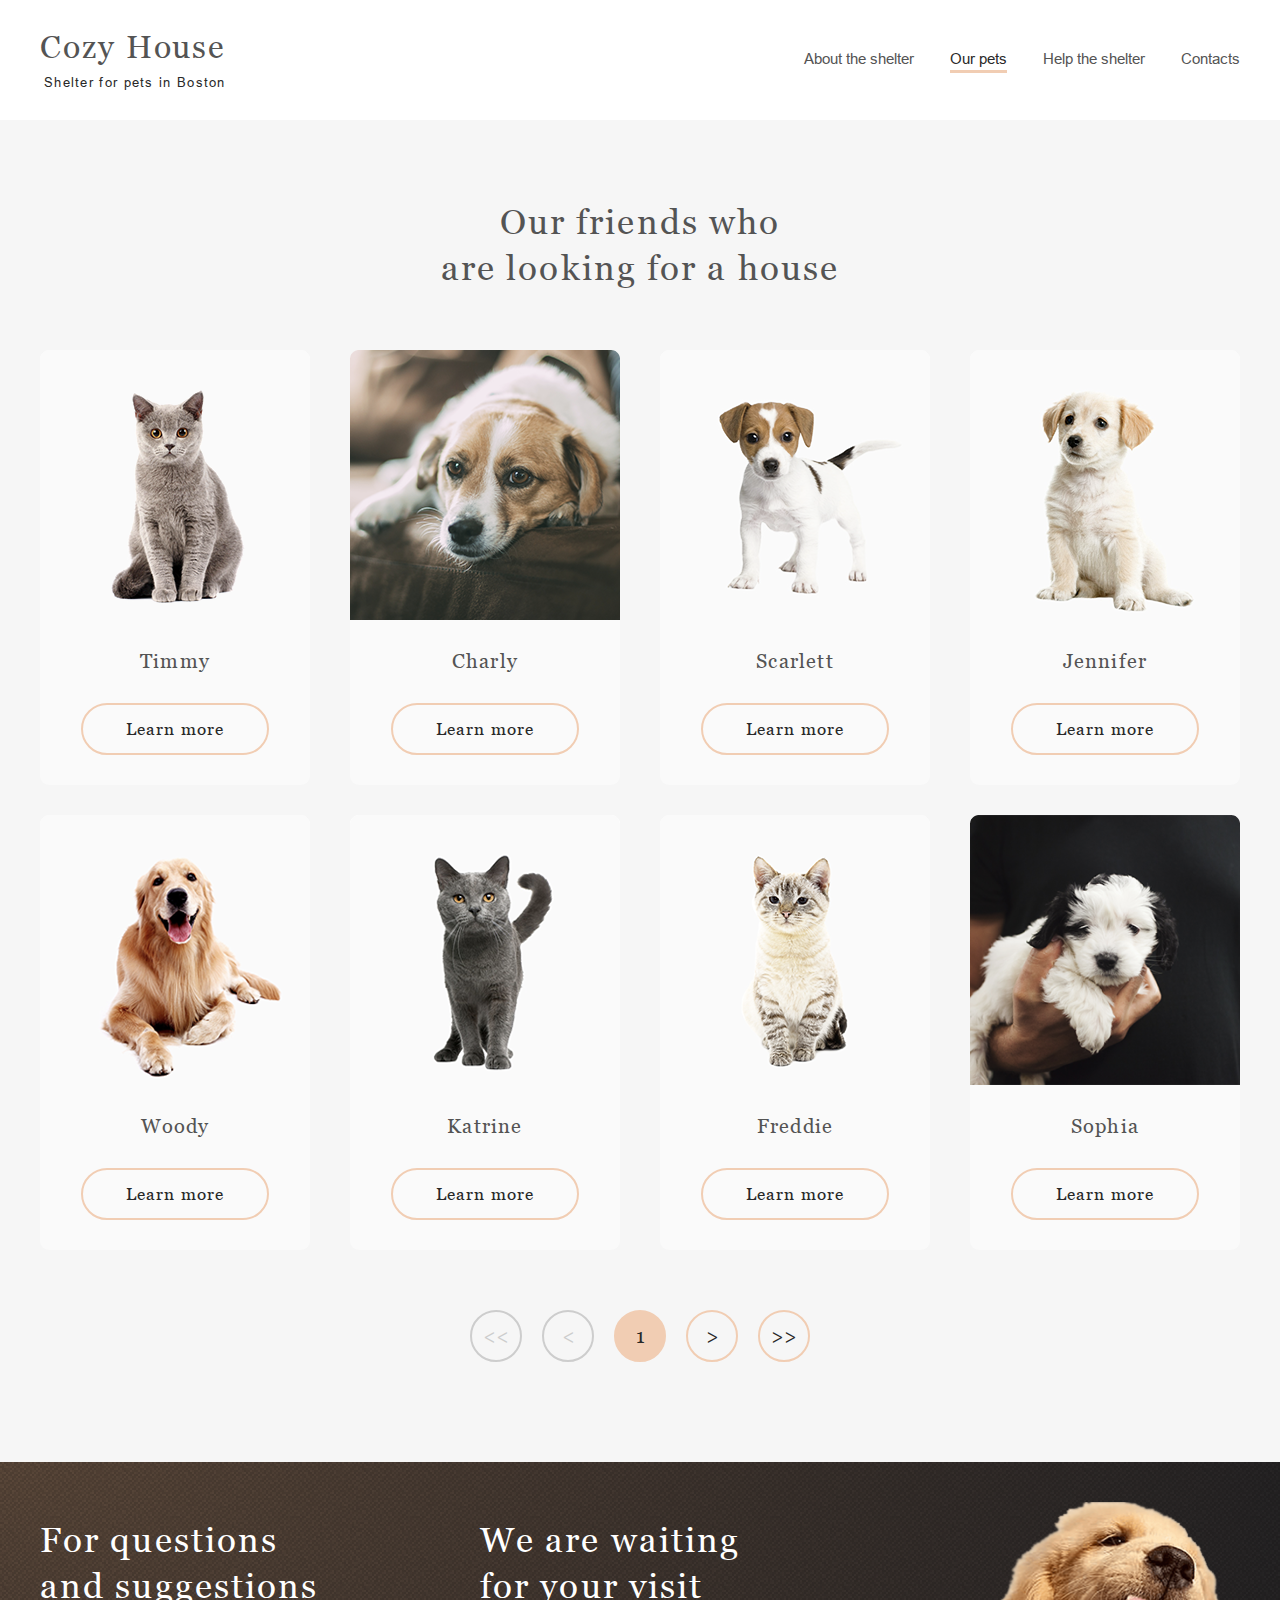
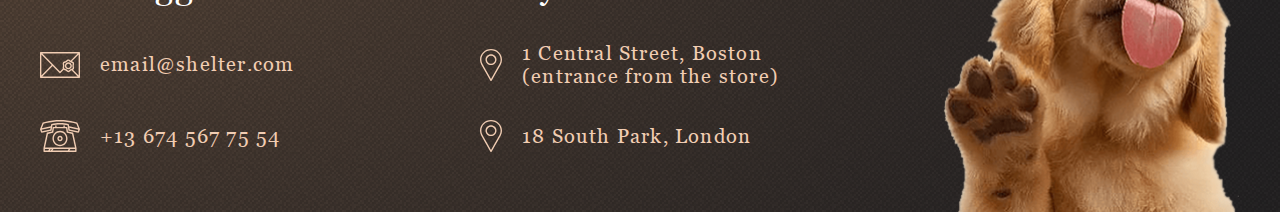
==== shelter/pages/pets/index.html @ 9628b6a3 "test webpack" ====
<!DOCTYPE html>
<html lang="en">
<head>
    <meta charset="UTF-8">
    <meta http-equiv="X-UA-Compatible" content="IE=edge">
    <meta name="viewport" content="width=device-width, initial-scale=1.0">
    <link rel="icon" href="../../img/34a8245e988a551acd3b.svg">
    <title>Pest</title>
<link href="../../pages/pets/pets.css" rel="stylesheet"></head>
<body>
    <div class="wrapper">
        <header class="header">
            <div class="header__container container">
                <div class="header__logo logo">
                    <a class="logo__title" href="../main/index.html"><h1>Cozy House</h1></a>
                    <p class="logo__text">Shelter for pets in Boston</p>
                </div>
                <nav class="menu__body">
                    <ul  class="menu__list">
                        <li class="menu__item"><a class="menu__link" href="../main/index.html">About the shelter</a></li>
                    </ul>
                    <ul  class="menu__list">
                        <li class="menu__item menu__item_active"><a class="menu__link menu__link_active" href="" data-goto=".pets">Our pets</a></li>
                    </ul>
                    <ul  class="menu__list">
                        <li class="menu__item"><a class="menu__link" href="../main/index.html#help">Help the shelter</a></li>
                    </ul>
                    <ul  class="menu__list">
                        <li class="menu__item"><a class="menu__link" href="" data-goto=".footer">Contacts</a></li>
                    </ul>
                </nav>
                <button type="button" class="menu__icon icon-menu"><span></span></button>
            </div>
        </header>
        <main class="main">
            <section class="pets" id="pets">
                <div class="pets__container container">
                    <h3 class="pets__title page-title">Our friends who </br>are looking for a house</h3>
                    <div class="pets__slider slider-pets">
                        <div class="slider-pets__colums">

                        </div>
                    </div>
                    <div class="pets__navigation navigation">
                        <button class="navigation__button data-disabled last-left">&lt;&lt;</button>
                        <button class="navigation__button data-disabled first-left">&lt;</button>
                        <button class="navigation__button navigation__button_active">1</button>
                        <button class="navigation__button data-active first-right">&GT;</button>
                        <button class="navigation__button data-active last-right">&GT;&GT;</button>
                    </div>
                </div> 
            </section>
        </main>
        <footer class="footer" id="footer">
            <div class="footer__container container">
                <div class="footer__colums">
                    <div class="footer__colum footer-firs">
                        <h2 class="footer-firs__title">For questions and suggestions</h2>
                        <a class="footer-firs__link" href="mailto:email@shelter.com" >
                            <img src="../../img/ed33c30e94f6a2b4e039.svg" alt="">
                            <h4>email@shelter.com</h4>
                        </a>
                        <a class="footer-firs__link" href="tel:+136745677554" >
                            <img src="../../img/7ccd27521c6ac31851c3.svg" alt="">
                            <h4>+13 674 567 75 54</h4>
                        </a>
                    </div>
                    <div class="footer__colum footer-second">
                        <h2 class="footer-second__title">We are waiting for your visit</h2>
                        <a class="footer-second__link" target="_blank" href="https://www.google.com/maps/place/1+Central+St,+Boston,+MA+02109,+%D0%A1%D0%A8%D0%90/@42.3585558,-71.056915,17z/data=!3m1!4b1!4m5!3m4!1s0x89e370868bc2ce7b:0x82fa7db94f5fea9e!8m2!3d42.3585519!4d-71.0547263!5m1!1e1?hl=ru-RU" >
                            <img src="../../img/40f188612ed0886f7707.svg" alt="">
                            <h4>1 Central Street, Boston (entrance from the store)</h4>
                        </a>
                        <a class="footer-second__link" target="_blank" href="https://www.google.com/maps/search/18+South+Park,+London/@51.4647831,-0.2502263,12z/data=!3m1!4b1!5m1!1e1?hl=ru-RU" >
                            <img src="../../img/40f188612ed0886f7707.svg" alt="">
                            <h4>18 South Park, London</h4>
                        </a>
                    </div>
                    <div class="footer__colum img-footer">
                        <img src="../../img/1ff9857c2cc1fabbb2b1.png" alt="">
                    </div>
                </div>
            </div>
        </footer>
    </div>
    <div id="popup" aria-hidden="true" class="popup">
        <div class="popup__wrapper">
            <div class="popup__content">
                <button data-close type="button" class="popup__close close-popup"><span></span></button>
                <div class="popup__body body-popup">
                    <div class="body-popup__img">
                        <img src="../../img/61c5e75926d2713cc736.png" alt="jennifer">
                    </div>
                    <div class="body-popup__content">
                        <h3 class="body-popup__title">Jennifer</h3>
                        <h4 class="body-popup__sybtitle">Dog - Labrador</h4>
                        <p class="body-popup__text">Jennifer is a sweet 2 months old Labrador that is patiently waiting to find a new forever home. This girl really enjoys being able to go outside to run and play, but won't hesitate to play up a storm in the house if she has all of her favorite toys.</p>
                        <ul class="body-popup__list">
                            <li class="body-popup__item"><span>Age: </span><p>2 months</p></li>
                            <li class="body-popup__item"><span>Inoculations: </span><p>none</p></li>
                            <li class="body-popup__item"><span>Diseases: </span><p>none</p></li>
                            <li class="body-popup__item"><span>Parasites: </span><p>none</p></li>
                        </ul>
                    </div>
                </div>
            </div>
        </div>
    </div>
    <div class="backgroung"></div>
<script defer src="../../pages/pets/pets.js"></script></body>
</html>
---- shelter/pages/pets/pets.css ----
/*!******************************************************************************************************************************************************************!*\
  !*** css ./node_modules/css-loader/dist/cjs.js!./node_modules/postcss-loader/dist/cjs.js!./node_modules/sass-loader/dist/cjs.js!./src/pages/pets/sass/pets.scss ***!
  \******************************************************************************************************************************************************************/
/*! normalize.css v8.0.1 | MIT License | github.com/necolas/normalize.css */
/* Document
   ========================================================================== */
/**
 * 1. Correct the line height in all browsers.
 * 2. Prevent adjustments of font size after orientation changes in iOS.
 */
html {
  line-height: 1.15;
  /* 1 */
  -webkit-text-size-adjust: 100%;
  /* 2 */
}

/* Sections
========================================================================== */
ul {
  display: block;
  list-style-type: disc;
  margin-block-start: 0px;
  margin-block-end: 0px;
  margin-inline-start: 0px;
  margin-inline-end: 0px;
  padding-inline-start: 0px;
}

p {
  display: block;
  margin-block-start: 0;
  margin-block-end: 0;
  margin-inline-start: 0px;
  margin-inline-end: 0px;
}

/**
 * Remove the margin in all browsers.
 */
body {
  margin: 0;
}

/**
 * Render the `main` element consistently in IE.
 */
main {
  display: block;
}

/**
 * Correct the font size and margin on `h1` elements within `section` and
 * `article` contexts in Chrome, Firefox, and Safari.
 */
h1, h2, h3, h4, h5, h6 {
  font-size: 0px;
  margin: 0 0;
}

/* Grouping content
========================================================================== */
/**
 * 1. Add the correct box sizing in Firefox.
 * 2. Show the overflow in Edge and IE.
 */
hr {
  box-sizing: content-box;
  /* 1 */
  height: 0;
  /* 1 */
  overflow: visible;
  /* 2 */
}

/**
 * 1. Correct the inheritance and scaling of font size in all browsers.
 * 2. Correct the odd `em` font sizing in all browsers.
 */
pre {
  font-family: monospace, monospace;
  /* 1 */
  font-size: 1em;
  /* 2 */
}

/* Text-level semantics
========================================================================== */
/**
 * Remove the gray background on active links in IE 10.
 */
a {
  background-color: transparent;
}

/**
 * 1. Remove the bottom border in Chrome 57-
 * 2. Add the correct text decoration in Chrome, Edge, IE, Opera, and Safari.
 */
abbr[title] {
  border-bottom: none;
  /* 1 */
  text-decoration: underline;
  /* 2 */
  text-decoration: underline dotted;
  /* 2 */
}

/**
 * Add the correct font weight in Chrome, Edge, and Safari.
 */
b,
strong {
  font-weight: bolder;
}

/**
 * 1. Correct the inheritance and scaling of font size in all browsers.
 * 2. Correct the odd `em` font sizing in all browsers.
 */
code,
kbd,
samp {
  font-family: monospace, monospace;
  /* 1 */
  font-size: 1em;
  /* 2 */
}

/**
 * Add the correct font size in all browsers.
 */
small {
  font-size: 80%;
}

/**
 * Prevent `sub` and `sup` elements from affecting the line height in
 * all browsers.
 */
sub,
sup {
  font-size: 75%;
  line-height: 0;
  position: relative;
  vertical-align: baseline;
}

sub {
  bottom: -0.25em;
}

sup {
  top: -0.5em;
}

/* Embedded content
========================================================================== */
/**
 * Remove the border on images inside links in IE 10.
 */
img {
  border-style: none;
}

/* Forms
========================================================================== */
/**
 * 1. Change the font styles in all browsers.
 * 2. Remove the margin in Firefox and Safari.
 */
button,
input,
optgroup,
select,
textarea {
  font-family: inherit;
  /* 1 */
  font-size: 100%;
  /* 1 */
  line-height: 1.15;
  /* 1 */
  margin: 0;
  /* 2 */
}

button {
  cursor: pointer;
  color: inherit;
  background-color: inherit;
}

/**
 * Show the overflow in IE.
 * 1. Show the overflow in Edge.
 */
button,
input {
  /* 1 */
  overflow: visible;
}

/**
 * Remove the inheritance of text transform in Edge, Firefox, and IE.
 * 1. Remove the inheritance of text transform in Firefox.
 */
button,
select {
  /* 1 */
  text-transform: none;
  border: 0;
}

/**
 * Correct the inability to style clickable types in iOS and Safari.
 */
button,
[type=button],
[type=reset],
[type=submit] {
  -webkit-appearance: button;
}

/**
 * Remove the inner border and padding in Firefox.
 */
button::-moz-focus-inner,
[type=button]::-moz-focus-inner,
[type=reset]::-moz-focus-inner,
[type=submit]::-moz-focus-inner {
  border-style: none;
  padding: 0;
}

/**
 * Restore the focus styles unset by the previous rule.
 */
button:-moz-focusring,
[type=button]:-moz-focusring,
[type=reset]:-moz-focusring,
[type=submit]:-moz-focusring {
  outline: 1px dotted ButtonText;
}

/**
 * Correct the padding in Firefox.
 */
fieldset {
  padding: 0.35em 0.75em 0.625em;
}

/**
 * 1. Correct the text wrapping in Edge and IE.
 * 2. Correct the color inheritance from `fieldset` elements in IE.
 * 3. Remove the padding so developers are not caught out when they zero out
 *    `fieldset` elements in all browsers.
 */
legend {
  box-sizing: border-box;
  /* 1 */
  color: inherit;
  /* 2 */
  display: table;
  /* 1 */
  max-width: 100%;
  /* 1 */
  padding: 0;
  /* 3 */
  white-space: normal;
  /* 1 */
}

/**
 * Add the correct vertical alignment in Chrome, Firefox, and Opera.
 */
progress {
  vertical-align: baseline;
}

/**
 * Remove the default vertical scrollbar in IE 10+.
 */
textarea {
  overflow: auto;
}

/**
 * 1. Add the correct box sizing in IE 10.
 * 2. Remove the padding in IE 10.
 */
[type=checkbox],
[type=radio] {
  box-sizing: border-box;
  /* 1 */
  padding: 0;
  /* 2 */
}

/**
 * Correct the cursor style of increment and decrement buttons in Chrome.
 */
[type=number]::-webkit-inner-spin-button,
[type=number]::-webkit-outer-spin-button {
  height: auto;
}

/**
 * 1. Correct the odd appearance in Chrome and Safari.
 * 2. Correct the outline style in Safari.
 */
[type=search] {
  -webkit-appearance: textfield;
  /* 1 */
  outline-offset: -2px;
  /* 2 */
}

/**
 * Remove the inner padding in Chrome and Safari on macOS.
 */
[type=search]::-webkit-search-decoration {
  -webkit-appearance: none;
}

/**
 * 1. Correct the inability to style clickable types in iOS and Safari.
 * 2. Change font properties to `inherit` in Safari.
 */
::-webkit-file-upload-button {
  -webkit-appearance: button;
  /* 1 */
  font: inherit;
  /* 2 */
}

/* Interactive
========================================================================== */
/*
 * Add the correct display in Edge, IE 10+, and Firefox.
 */
details {
  display: block;
}

/*
 * Add the correct display in all browsers.
 */
summary {
  display: list-item;
}

/* Misc
========================================================================== */
/**
 * Add the correct display in IE 10+.
 */
template {
  display: none;
}

/**
 * Add the correct display in IE 10.
 */
[hidden] {
  display: none;
}

@font-face {
  font-family: "Arial";
  src: local("Arial Regular"), local("Arial-Regular"), url(../../fonts/2f06d009f5f28857ce09.woff2) format("woff2"), url(../../fonts/e4af816a9a4fe4df98eb.woff) format("woff"), url(../../fonts/5afb1f7c7464ace62524.ttf) format("truetype");
  font-weight: 400;
  font-style: normal;
}
@font-face {
  font-family: "Arial";
  src: local("Arial Italic"), local("Arial-Italic"), url(../../fonts/fc505c00e9ae9823e54a.woff2) format("woff2"), url(../../fonts/b71749c3626e0acac72b.woff) format("woff"), url(../../fonts/d7b1c16f408c9ffcf01d.ttf) format("truetype");
  font-weight: normal;
  font-style: italic;
}
@font-face {
  font-family: "Georgia";
  src: local("Georgia Regular"), local("Georgia-Regular"), url(../../fonts/3c750001db0a6c17eb0a.woff2) format("woff2"), url(../../fonts/4fa6bec13ea201f703e2.woff) format("woff"), url(../../fonts/ded2a9c8c07345446ad5.ttf) format("truetype");
  font-weight: 400;
  font-style: normal;
}
@font-face {
  font-family: "Georgia";
  src: local("Georgia Italic"), local("Georgia-Italic"), url(../../fonts/bb22f0b6927ca6c386e9.woff2) format("woff2"), url(../../fonts/fee026271435620d9c7c.woff) format("woff"), url(../../fonts/123ecf3294092cc52ce7.ttf) format("truetype");
  font-weight: normal;
  font-style: italic;
}
@font-face {
  font-family: "Georgia";
  src: local("Georgia Bold"), local("Georgia-Bold"), url(../../fonts/3fc24d368e768700b0a5.woff2) format("woff2"), url(../../fonts/c6fe2d5538b8df715e24.woff) format("woff"), url(../../fonts/86db03e716019226d790.ttf) format("truetype");
  font-weight: 700;
  font-style: normal;
}
.popup {
  position: fixed;
  z-index: 100;
  width: 100%;
  height: 100%;
  background-color: rgba(41, 41, 41, 0.6);
  top: 0;
  left: 0;
  opacity: 0;
  visibility: hidden;
  transition: all ease 0.3s;
  cursor: pointer;
}
.popup.open {
  opacity: 1;
  visibility: visible;
}
.popup.open:hover .popup__close {
  background-color: #FDDCC4;
}
.popup__wrapper {
  min-height: 100%;
  display: flex;
  align-items: center;
  justify-content: center;
  padding: 30px 68px;
}
@media (max-width: 767.98px) {
  .popup__wrapper {
    padding: 30px 40px;
  }
}
.popup__content {
  cursor: default;
  background-color: #FAFAFA;
  max-width: 900px;
  border-radius: 9px;
  position: relative;
  transition: all 0.3s ease;
  opacity: 0;
  transform: translate(0px, -100%);
}
.popup__content.open {
  transform: translate(0px, 0px);
  opacity: 1;
}
.popup__content.open:hover .popup__close {
  background: rgba(41, 41, 41, 0);
}
.popup__content.open:hover .popup__close:hover {
  background-color: #FDDCC4;
}
@media (max-width: 767.98px) {
  .popup__content {
    max-width: 240px;
  }
}
.popup__close {
  border: 2px solid #F1CDB3;
  border-radius: 100px;
  position: absolute;
  right: -42px;
  top: -51px;
  width: 5.2rem;
  height: 5.2rem;
  background: rgba(41, 41, 41, 0);
  transition: all linear 0.2s;
  cursor: pointer;
}
.popup__close span, .popup__close::before {
  background-color: #292929;
  width: 1.5rem;
  height: 2px;
  content: "";
  position: absolute;
  right: 36%;
}
.popup__close::before {
  top: 50%;
  transform: rotate(-45deg);
}
.popup__close span {
  top: 50%;
  transform: rotate(45deg);
}
@media (max-width: 767.98px) {
  .popup__close {
    right: -30px;
    top: -52px;
  }
}
.popup__body {
  display: flex;
  justify-content: space-between;
  align-items: center;
}
@media (max-width: 767.98px) {
  .popup__body {
    display: inline;
  }
}

.body-popup__img {
  flex: 0 0 55.5%;
}
.body-popup__img img {
  vertical-align: top;
  width: 100%;
  border-radius: 9px 0px 0px 9px;
}
@media (max-width: 767.98px) {
  .body-popup__img {
    display: none;
  }
}
.body-popup__content {
  flex: 0 1 41%;
  margin: 0px 15px 43px 30px;
}
@media (max-width: 991.98px) {
  .body-popup__content {
    margin: 10px 10px 37px 9px;
  }
}
@media (max-width: 767.98px) {
  .body-popup__content {
    margin: 10px 10px 10px 10px;
  }
}
.body-popup__title {
  font-size: 3.5rem;
  line-height: 130%;
  letter-spacing: 0.06em;
  margin: 0px 0px 10px 0px;
  color: black;
}
@media (max-width: 767.98px) {
  .body-popup__title {
    text-align: center;
  }
}
.body-popup__sybtitle {
  font-size: 2rem;
  line-height: 115%;
  letter-spacing: 0.06em;
  margin: 0px 0px 40px 0px;
  color: black;
}
@media (max-width: 991.98px) {
  .body-popup__sybtitle {
    margin: 0px 0px 20px 0px;
  }
}
@media (max-width: 767.98px) {
  .body-popup__sybtitle {
    text-align: center;
  }
}
.body-popup__text {
  font-size: 1.5rem;
  line-height: 110%;
  letter-spacing: 0.06em;
  margin: 0px 0px 40px 0px;
  padding: 0 5px 0 0;
  color: black;
}
@media (max-width: 991.98px) {
  .body-popup__text {
    margin: 0px 0px 20px 0px;
    font-size: 1.3rem;
    padding: 0px;
  }
}
@media (max-width: 767.98px) {
  .body-popup__text {
    text-align: justify;
    margin: 0px 0px 24px 0px;
    padding: 0px;
  }
}
.body-popup__list {
  padding: 0px 0px 0px 15px;
  font-size: 1.5rem;
  line-height: 110%;
  letter-spacing: 0.06em;
  color: black;
}
.body-popup__item {
  font-weight: 400;
  margin: 0px 0px 10px 0px;
}
.body-popup__item span {
  font-weight: 700;
}
.body-popup__item p {
  display: inline;
}
.body-popup__item:last-child {
  margin: 0px 0px 0px 0px;
}
@media (max-width: 991.98px) {
  .body-popup__item {
    margin: 0px 0px 6px 0px;
  }
}
.body-popup__item::marker {
  color: #F1CDB3;
}

.backgroung {
  position: fixed;
  z-index: 10;
  width: 100%;
  height: 100%;
  background-color: rgba(41, 41, 41, 0.6);
  top: 0;
  left: 0;
  opacity: 0;
  visibility: hidden;
  transition: all ease 0.3s;
}
.backgroung.open {
  opacity: 1;
  visibility: visible;
}

html {
  font-size: 10px;
  scroll-behavior: smooth;
}

body {
  font-size: 1.6rem;
  font-family: "Georgia";
}

h1 {
  font-style: normal;
  font-weight: 400;
  font-size: 3.2rem;
  line-height: 110%;
  /* or 35px */
  letter-spacing: 0.06em;
}

h2 {
  font-style: normal;
  font-weight: 400;
  font-size: 4.4rem;
  line-height: 130%;
  /* or 57px */
}

h3 {
  font-style: normal;
  font-weight: 400;
  font-size: 3.5rem;
  line-height: 130%;
  /* or 45px */
  letter-spacing: 0.06em;
}

h4 {
  font-style: normal;
  font-weight: 400;
  font-size: 2rem;
  line-height: 115%;
  /* or 23px */
  letter-spacing: 0.06em;
}

.p {
  font-family: "Arial";
  font-style: normal;
  font-weight: 400;
  font-size: 1.5rem;
  line-height: 160%;
  /* or 24px */
}

.wrapper {
  min-height: 100%;
  display: flex;
  flex-direction: column;
  overflow: hidden;
}

.container {
  max-width: 1200px;
  padding: 0px 40px;
  margin: 0 auto;
}
@media (max-width: 991.98px) {
  .container {
    padding: 0px 30px;
  }
}
@media (max-width: 767.98px) {
  .container {
    padding: 0px 10px;
  }
}

body._lock {
  overflow: hidden;
}

.header {
  position: fixed;
  width: 100%;
  top: 0;
  left: 0;
  z-index: 50;
  background-color: #FFFFFF;
  padding: 30px 0;
  transition: background-color 0.2 linear;
}
.header._delete {
  background-color: rgba(41, 41, 41, 0.01);
}
.header__container {
  display: flex;
  min-height: 60px;
  align-items: center;
  justify-content: space-between;
}
@media (max-width: 767.98px) {
  .header__logo._active {
    position: fixed;
    top: 0;
    right: -100%;
    z-index: 55;
    transition: padding-right 0.29s linear 0s;
  }
}
@media (max-width: 767.98px) {
  .header__logo._active {
    right: 0%;
    padding-right: 126px;
    padding-top: 30px;
  }
}

.logo__title {
  color: #545454;
  text-decoration: none;
}
.logo__title h1 {
  margin: 0px 0px 10px 0px;
}
.logo__text {
  padding: 0px 0px 0px 4px;
  font-family: "Arial";
  font-weight: 400;
  font-size: 1.3rem;
  line-height: 1.5rem;
  letter-spacing: 0.1em;
  color: #292929;
}

.menu__body {
  display: flex;
}
@media (max-width: 767.98px) {
  .menu__body {
    position: fixed;
    z-index: 1;
    top: 0;
    right: -100%;
    width: 320px;
    height: 100%;
    background-color: #fff;
    padding: 250px 0;
    transition: right 0.3s ease 0s;
    overflow: auto;
    display: block;
    text-align: center;
  }
}
.menu__list {
  list-style-type: none;
}
.menu__item {
  margin: 0px 0px 3px 36px;
  transition: all linear 0.2s;
}
@media (max-width: 767.98px) {
  .menu__item {
    margin: 0px 0px 40px 0px;
  }
}
.menu__link {
  font-family: "Arial";
  font-style: normal;
  font-weight: 400;
  font-size: 1.5rem;
  line-height: 160%;
  text-decoration: none;
  color: #545454;
  padding: 0px 0px 3px 0px;
  transition: color linear 0.2s;
}
.menu__link_active {
  border-bottom: 3px solid #F1CDB3;
  color: #292929;
}
@media (max-width: 767.98px) {
  .menu__link {
    font-size: 3.2rem;
    line-height: 160%;
  }
}
.menu__link:hover {
  color: #292929;
}
@media (max-width: 767.98px) {
  ._active {
    right: 0;
  }
}

.icon-menu {
  display: none;
}
@media (max-width: 767.98px) {
  .icon-menu {
    margin: 0px 52px 0px 0px;
    display: block;
    position: fixed;
    top: 48px;
    right: 0;
    width: 3.1rem;
    height: 2.2rem;
    cursor: pointer;
    z-index: 5;
    transition: all 0.3s ease 0s;
  }
  .icon-menu span, .icon-menu::before, .icon-menu::after {
    content: "";
    right: 0;
    position: absolute;
    width: 100%;
    height: 2px;
    background-color: black;
  }
  .icon-menu::before {
    top: -0.5px;
  }
  .icon-menu::after {
    bottom: -2px;
  }
  .icon-menu span {
    top: 50%;
  }
  .icon-menu._active {
    transform: rotate(90deg);
  }
}

.page-title {
  color: #545454;
  font-size: 3.5rem;
  line-height: 130%;
  letter-spacing: 0.06em;
}

.pets {
  background: #F6F6F6;
}
.pets__container {
  padding: 200px 0px 100px 0px;
  height: 1162px;
}
@media (max-width: 991.98px) {
  .pets__container {
    padding: 200px 0px 77px 0px;
    height: 1576px;
  }
}
@media (max-width: 767.98px) {
  .pets__container {
    padding: 162px 0px 44px 0px;
    height: 1563px;
  }
}
.pets__title {
  max-width: 400px;
  text-align: center;
  margin: 0px auto 44px;
}
@media (max-width: 991.98px) {
  .pets__title {
    margin: 0px auto 15px;
  }
}
@media (max-width: 767.98px) {
  .pets__title {
    margin: 0px auto 26px;
  }
}
@media (max-width: 479.98px) {
  .pets__title {
    font-size: 2.5rem;
  }
}
.slider-pets {
  margin: 0px -20px 0px -20px;
}
.slider-pets__colums {
  display: flex;
  flex-wrap: wrap;
  align-items: center;
  justify-content: center;
  padding: 0px 0px 45px 0px;
}
@media (max-width: 991.98px) {
  .slider-pets__colums {
    padding: 0px 0px 23px 0px;
  }
}
@media (max-width: 767.98px) {
  .slider-pets__colums {
    padding: 0px 0px 25px 0px;
  }
}
@media (max-width: 991.98px) {
  .slider-pets {
    margin: 0 55px 0;
  }
}
.slider-pets__colum {
  margin: 15px 20px;
  flex: 0 0 270px;
  background: #FAFAFA;
  display: flex;
  flex-direction: column;
  align-items: center;
  border-radius: 9px;
  transition: all linear 0.2s;
  animation: popup-opacity 1s;
  cursor: pointer;
}
@keyframes popup-opacity {
  from {
    opacity: 0.3;
  }
  to {
    opacity: 1;
  }
}
@media (max-width: 767.98px) {
  .slider-pets__colum {
    margin: 15px 70px;
  }
}
@media (max-width: 479.98px) {
  .slider-pets__colum {
    margin: 15px 20px;
  }
}
.slider-pets__colum:hover {
  box-shadow: 0px 2px 35px 14px rgba(13, 13, 13, 0.04);
  background: #FFFFFF;
}
.slider-pets__colum:hover .colum__btn {
  border: 2px solid #F1CDB3;
  background: #F1CDB3;
}
.slider-pets__colum:hover .colum__btn:hover {
  border: 2px solid #FDDCC4;
  background: #FDDCC4;
}

.colum__img {
  margin: 0px 0px 30px 0px;
}
.colum__img img {
  vertical-align: top;
  max-width: 100%;
}
.colum__title {
  font-size: 2rem;
  line-height: 2.3rem;
  letter-spacing: 0.06em;
  margin: 0px 0px 30px 0px;
  color: #545454;
}
.colum__btn {
  display: flex;
  align-items: center;
  justify-content: center;
  min-height: 52px;
  border: 2px solid #F1CDB3;
  box-sizing: border-box;
  padding: 0px 43px;
  font-weight: 400;
  font-size: 1.7rem;
  line-height: 130%;
  letter-spacing: 0.06em;
  color: #292929;
  border-radius: 100px;
  margin: 0px 0px 30px 0px;
  transition: all linear 0.2s;
}

.pets__navigation {
  display: flex;
  justify-content: center;
}

.navigation {
  text-align: center;
}
.navigation__button {
  width: 52px;
  min-height: 52px;
  border: 2px solid #F1CDB3;
  box-sizing: border-box;
  border-radius: 100px;
  transition: all linear 0.2s;
  margin: 0px 10px;
  font-weight: 500;
  font-size: 2rem;
  line-height: 115%;
  color: #292929;
  transition: all linear 0.2s;
}
.navigation__button_active {
  cursor: default;
  background-color: #F1CDB3;
}
@media (max-width: 479.98px) {
  .navigation__button {
    margin: 0px 5px;
  }
}

.data-disabled {
  color: #CDCDCD;
  border: 2px solid #CDCDCD;
  cursor: default;
}

.data-active:hover {
  background: #F1CDB3;
}
.data-active:active {
  transform: scale(0.9);
}

@media (max-width: 1279.98px) {
  .slider-pets__colum:nth-child(7) {
    display: none;
  }

  .slider-pets__colum:nth-child(8) {
    display: none;
  }
}
@media (max-width: 767.98px) {
  .slider-pets__colum:nth-child(6) {
    display: none;
  }

  .slider-pets__colum:nth-child(5) {
    display: none;
  }

  .slider-pets__colum:nth-child(4) {
    display: none;
  }
}
.footer {
  background: url(../../img/e39085ad3889bd9f99c7.png), radial-gradient(100% 215.42% at 0% 0%, #5B483A 0%, #262425 100%), #211F20;
}
.footer__colums {
  padding: 40px 0px 0px 0px;
  display: flex;
  justify-content: space-between;
}
@media (max-width: 991.98px) {
  .footer__colums {
    padding: 30px 0px 0px 0px;
    flex-wrap: wrap;
    justify-content: center;
    margin: 0px -8px;
  }
}
.footer__colum {
  margin: 16px 0px 0px 0px;
  display: flex;
  flex-direction: column;
  justify-content: space-between;
  width: 300px;
}
.footer__colum:last-child {
  margin: 0px 20px 0px 0px;
}
@media (max-width: 991.98px) {
  .footer__colum {
    padding: 0px 20px 65px;
    margin: 0px 0px 0px 0px;
  }
  .footer__colum:last-child {
    padding: 0px 0px 0px 0px;
  }
}
@media (max-width: 767.98px) {
  .footer__colum {
    padding: 0px 0px 40px 0px;
  }
  .footer__colum:last-child {
    margin: 0px 0px 0px 0px;
  }
}

.footer-firs {
  height: 234px;
}
.footer-firs__title {
  font-size: 3.5rem;
  line-height: 130%;
  letter-spacing: 0.06em;
  color: #FFFFFF;
}
@media (max-width: 767.98px) {
  .footer-firs__title {
    font-size: calc(2.5rem + 1 * (100vw - 32rem) / 44.8);
  }
}
@media (max-width: 479.98px) {
  .footer-firs__title {
    text-align: center;
    margin: 0px 15px;
  }
}
@media (max-width: 479.98px) {
  .footer-firs {
    height: 208px;
  }
}
.footer-firs__link {
  display: flex;
  align-items: center;
  font-size: 2rem;
  line-height: 115%;
  letter-spacing: 0.06em;
  color: #F1CDB3;
  text-decoration: none;
}
.footer-firs__link img {
  padding: 0px 20px 0px 0px;
}
.footer-firs__link:hover {
  text-decoration: underline;
}
@media (max-width: 479.98px) {
  .footer-firs__link {
    margin: 38px 0px 0;
  }
}
@media (max-width: 479.98px) {
  .footer-firs {
    display: flex;
    flex-direction: column;
    align-items: center;
  }
}

.footer-second {
  height: 234px;
}
.footer-second__title {
  font-size: 3.5rem;
  line-height: 130%;
  /* or 45px */
  letter-spacing: 0.06em;
  color: #FFFFFF;
}
@media (max-width: 767.98px) {
  .footer-second__title {
    font-size: calc(2.5rem + 1 * (100vw - 32rem) / 44.8);
  }
}
@media (max-width: 479.98px) {
  .footer-second__title {
    text-align: center;
    margin: 0px 15px;
  }
}
@media (max-width: 479.98px) {
  .footer-second {
    height: 208px;
  }
}
.footer-second__link {
  display: flex;
  align-items: center;
  font-size: 2rem;
  line-height: 115%;
  letter-spacing: 0.06em;
  color: #F1CDB3;
  text-decoration: none;
}
.footer-second__link img {
  padding: 0px 20px 0px 0px;
}
.footer-second__link:hover {
  text-decoration: underline;
}
@media (max-width: 479.98px) {
  .footer-second__link {
    margin: 38px 0px 0;
  }
}

.img-footer {
  max-height: 310px;
}
.img-footer img {
  padding: 0px 0px 0px 20px;
  width: 100%;
  vertical-align: top;
}
@media (max-width: 991.98px) {
  .img-footer img {
    padding: 0px 0px 0px 10px;
  }
}
@media (max-width: 479.98px) {
  .img-footer img {
    padding: 13px 0px 0px 0px;
  }
}
@media (max-width: 479.98px) {
  .img-footer {
    width: 260px;
  }
}

/*# sourceMappingURL=pets.css.map*/
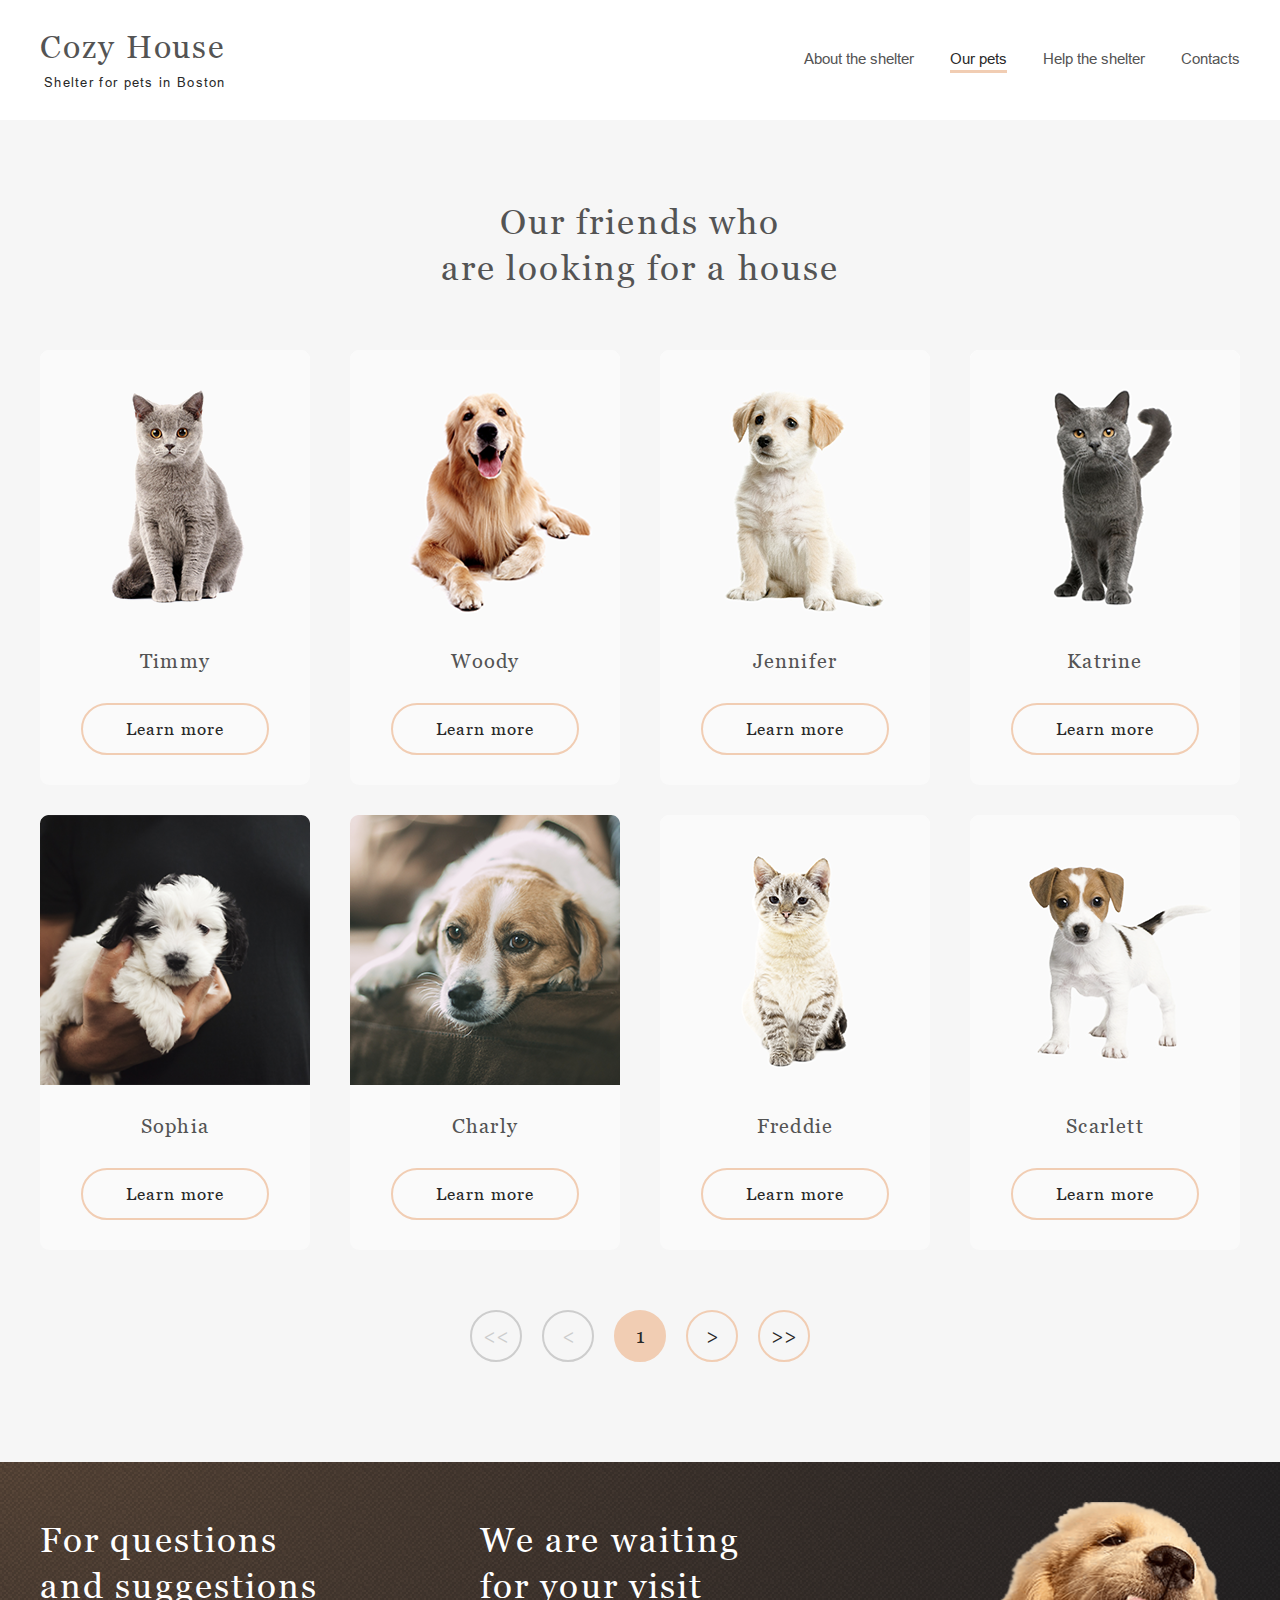
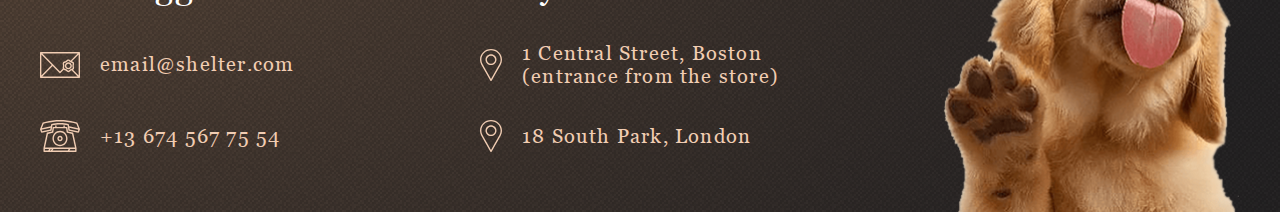
==== commit 4e3c1b75: "test: build webpack" ====
--- a/shelter/pages/pets/index.html
+++ b/shelter/pages/pets/index.html
@@ -1,111 +1 @@
-<!DOCTYPE html>
-<html lang="en">
-<head>
-    <meta charset="UTF-8">
-    <meta http-equiv="X-UA-Compatible" content="IE=edge">
-    <meta name="viewport" content="width=device-width, initial-scale=1.0">
-    <link rel="icon" href="../../img/34a8245e988a551acd3b.svg">
-    <title>Pest</title>
-<link href="../../pages/pets/pets.css" rel="stylesheet"></head>
-<body>
-    <div class="wrapper">
-        <header class="header">
-            <div class="header__container container">
-                <div class="header__logo logo">
-                    <a class="logo__title" href="../main/index.html"><h1>Cozy House</h1></a>
-                    <p class="logo__text">Shelter for pets in Boston</p>
-                </div>
-                <nav class="menu__body">
-                    <ul  class="menu__list">
-                        <li class="menu__item"><a class="menu__link" href="../main/index.html">About the shelter</a></li>
-                    </ul>
-                    <ul  class="menu__list">
-                        <li class="menu__item menu__item_active"><a class="menu__link menu__link_active" href="" data-goto=".pets">Our pets</a></li>
-                    </ul>
-                    <ul  class="menu__list">
-                        <li class="menu__item"><a class="menu__link" href="../main/index.html#help">Help the shelter</a></li>
-                    </ul>
-                    <ul  class="menu__list">
-                        <li class="menu__item"><a class="menu__link" href="" data-goto=".footer">Contacts</a></li>
-                    </ul>
-                </nav>
-                <button type="button" class="menu__icon icon-menu"><span></span></button>
-            </div>
-        </header>
-        <main class="main">
-            <section class="pets" id="pets">
-                <div class="pets__container container">
-                    <h3 class="pets__title page-title">Our friends who </br>are looking for a house</h3>
-                    <div class="pets__slider slider-pets">
-                        <div class="slider-pets__colums">
-
-                        </div>
-                    </div>
-                    <div class="pets__navigation navigation">
-                        <button class="navigation__button data-disabled last-left">&lt;&lt;</button>
-                        <button class="navigation__button data-disabled first-left">&lt;</button>
-                        <button class="navigation__button navigation__button_active">1</button>
-                        <button class="navigation__button data-active first-right">&GT;</button>
-                        <button class="navigation__button data-active last-right">&GT;&GT;</button>
-                    </div>
-                </div> 
-            </section>
-        </main>
-        <footer class="footer" id="footer">
-            <div class="footer__container container">
-                <div class="footer__colums">
-                    <div class="footer__colum footer-firs">
-                        <h2 class="footer-firs__title">For questions and suggestions</h2>
-                        <a class="footer-firs__link" href="mailto:email@shelter.com" >
-                            <img src="../../img/ed33c30e94f6a2b4e039.svg" alt="">
-                            <h4>email@shelter.com</h4>
-                        </a>
-                        <a class="footer-firs__link" href="tel:+136745677554" >
-                            <img src="../../img/7ccd27521c6ac31851c3.svg" alt="">
-                            <h4>+13 674 567 75 54</h4>
-                        </a>
-                    </div>
-                    <div class="footer__colum footer-second">
-                        <h2 class="footer-second__title">We are waiting for your visit</h2>
-                        <a class="footer-second__link" target="_blank" href="https://www.google.com/maps/place/1+Central+St,+Boston,+MA+02109,+%D0%A1%D0%A8%D0%90/@42.3585558,-71.056915,17z/data=!3m1!4b1!4m5!3m4!1s0x89e370868bc2ce7b:0x82fa7db94f5fea9e!8m2!3d42.3585519!4d-71.0547263!5m1!1e1?hl=ru-RU" >
-                            <img src="../../img/40f188612ed0886f7707.svg" alt="">
-                            <h4>1 Central Street, Boston (entrance from the store)</h4>
-                        </a>
-                        <a class="footer-second__link" target="_blank" href="https://www.google.com/maps/search/18+South+Park,+London/@51.4647831,-0.2502263,12z/data=!3m1!4b1!5m1!1e1?hl=ru-RU" >
-                            <img src="../../img/40f188612ed0886f7707.svg" alt="">
-                            <h4>18 South Park, London</h4>
-                        </a>
-                    </div>
-                    <div class="footer__colum img-footer">
-                        <img src="../../img/1ff9857c2cc1fabbb2b1.png" alt="">
-                    </div>
-                </div>
-            </div>
-        </footer>
-    </div>
-    <div id="popup" aria-hidden="true" class="popup">
-        <div class="popup__wrapper">
-            <div class="popup__content">
-                <button data-close type="button" class="popup__close close-popup"><span></span></button>
-                <div class="popup__body body-popup">
-                    <div class="body-popup__img">
-                        <img src="../../img/61c5e75926d2713cc736.png" alt="jennifer">
-                    </div>
-                    <div class="body-popup__content">
-                        <h3 class="body-popup__title">Jennifer</h3>
-                        <h4 class="body-popup__sybtitle">Dog - Labrador</h4>
-                        <p class="body-popup__text">Jennifer is a sweet 2 months old Labrador that is patiently waiting to find a new forever home. This girl really enjoys being able to go outside to run and play, but won't hesitate to play up a storm in the house if she has all of her favorite toys.</p>
-                        <ul class="body-popup__list">
-                            <li class="body-popup__item"><span>Age: </span><p>2 months</p></li>
-                            <li class="body-popup__item"><span>Inoculations: </span><p>none</p></li>
-                            <li class="body-popup__item"><span>Diseases: </span><p>none</p></li>
-                            <li class="body-popup__item"><span>Parasites: </span><p>none</p></li>
-                        </ul>
-                    </div>
-                </div>
-            </div>
-        </div>
-    </div>
-    <div class="backgroung"></div>
-<script defer src="../../pages/pets/pets.js"></script></body>
-</html>+<!doctype html><html lang="en"><head><meta charset="UTF-8"><meta http-equiv="X-UA-Compatible" content="IE=edge"><meta name="viewport" content="width=device-width,initial-scale=1"><link rel="icon" href="[data-uri]"><title>Pest</title><link href="../../pages/pets/pets.7fa5eb7f4101a657dbf0.css" rel="stylesheet"></head><body><div class="wrapper"><header class="header"><div class="header__container container"><div class="header__logo logo"><a class="logo__title" href="../main/index.html"><h1>Cozy House</h1></a><p class="logo__text">Shelter for pets in Boston</p></div><nav class="menu__body"><ul class="menu__list"><li class="menu__item"><a class="menu__link" href="../main/index.html">About the shelter</a></li></ul><ul class="menu__list"><li class="menu__item menu__item_active"><a class="menu__link menu__link_active" href="" data-goto=".pets">Our pets</a></li></ul><ul class="menu__list"><li class="menu__item"><a class="menu__link" href="../main/index.html#help">Help the shelter</a></li></ul><ul class="menu__list"><li class="menu__item"><a class="menu__link" href="" data-goto=".footer">Contacts</a></li></ul></nav><button type="button" class="menu__icon icon-menu"><span></span></button></div></header><main class="main"><section class="pets" id="pets"><div class="pets__container container"><h3 class="pets__title page-title">Our friends who<br>are looking for a house</h3><div class="pets__slider slider-pets"><div class="slider-pets__colums"></div></div><div class="pets__navigation navigation"><button class="navigation__button data-disabled last-left">&lt;&lt;</button> <button class="navigation__button data-disabled first-left">&lt;</button> <button class="navigation__button navigation__button_active">1</button> <button class="navigation__button data-active first-right">&GT;</button> <button class="navigation__button data-active last-right">&GT;&GT;</button></div></div></section></main><footer class="footer" id="footer"><div class="footer__container container"><div class="footer__colums"><div class="footer__colum footer-firs"><h2 class="footer-firs__title">For questions and suggestions</h2><a class="footer-firs__link" href="mailto:email@shelter.com"><img src="[data-uri]" alt=""><h4>email@shelter.com</h4></a><a class="footer-firs__link" href="tel:+136745677554"><img src="[data-uri]" alt=""><h4>+13 674 567 75 54</h4></a></div><div class="footer__colum footer-second"><h2 class="footer-second__title">We are waiting for your visit</h2><a class="footer-second__link" target="_blank" href="https://www.google.com/maps/place/1+Central+St,+Boston,+MA+02109,+%D0%A1%D0%A8%D0%90/@42.3585558,-71.056915,17z/data=!3m1!4b1!4m5!3m4!1s0x89e370868bc2ce7b:0x82fa7db94f5fea9e!8m2!3d42.3585519!4d-71.0547263!5m1!1e1?hl=ru-RU"><img src="[data-uri]" alt=""><h4>1 Central Street, Boston (entrance from the store)</h4></a><a class="footer-second__link" target="_blank" href="https://www.google.com/maps/search/18+South+Park,+London/@51.4647831,-0.2502263,12z/data=!3m1!4b1!5m1!1e1?hl=ru-RU"><img src="[data-uri]" alt=""><h4>18 South Park, London</h4></a></div><div class="footer__colum img-footer"><img src="../../img/1ff9857c2cc1fabbb2b1.png" alt=""></div></div></div></footer></div><div id="popup" aria-hidden="true" class="popup"><div class="popup__wrapper"><div class="popup__content"><button data-close type="button" class="popup__close close-popup"><span></span></button><div class="popup__body body-popup"><div class="body-popup__img"><img src="../../img/61c5e75926d2713cc736.png" alt="jennifer"></div><div class="body-popup__content"><h3 class="body-popup__title">Jennifer</h3><h4 class="body-popup__sybtitle">Dog - Labrador</h4><p class="body-popup__text">Jennifer is a sweet 2 months old Labrador that is patiently waiting to find a new forever home. This girl really enjoys being able to go outside to run and play, but won't hesitate to play up a storm in the house if she has all of her favorite toys.</p><ul class="body-popup__list"><li class="body-popup__item"><span>Age:</span><p>2 months</p></li><li class="body-popup__item"><span>Inoculations:</span><p>none</p></li><li class="body-popup__item"><span>Diseases:</span><p>none</p></li><li class="body-popup__item"><span>Parasites:</span><p>none</p></li></ul></div></div></div></div></div><div class="backgroung"></div><script defer="defer" src="../../pages/pets/pets.f1d1aeb709ada6da0313.js"></script></body></html>--- a/shelter/pages/pets/pets.7fa5eb7f4101a657dbf0.css
+++ b/shelter/pages/pets/pets.7fa5eb7f4101a657dbf0.css
@@ -0,0 +1 @@
+/*! normalize.css v8.0.1 | MIT License | github.com/necolas/normalize.css */html{line-height:1.15;-webkit-text-size-adjust:100%}ul{display:block;list-style-type:disc;margin-block-start:0px;margin-block-end:0px;margin-inline-start:0px;margin-inline-end:0px;padding-inline-start:0px}p{display:block;margin-block-start:0;margin-block-end:0;margin-inline-start:0px;margin-inline-end:0px}body{margin:0}main{display:block}h1,h2,h3,h4,h5,h6{font-size:0px;margin:0 0}hr{box-sizing:content-box;height:0;overflow:visible}pre{font-family:monospace,monospace;font-size:1em}a{background-color:rgba(0,0,0,0)}abbr[title]{border-bottom:none;text-decoration:underline;text-decoration:underline dotted}b,strong{font-weight:bolder}code,kbd,samp{font-family:monospace,monospace;font-size:1em}small{font-size:80%}sub,sup{font-size:75%;line-height:0;position:relative;vertical-align:baseline}sub{bottom:-0.25em}sup{top:-0.5em}img{border-style:none}button,input,optgroup,select,textarea{font-family:inherit;font-size:100%;line-height:1.15;margin:0}button{cursor:pointer;color:inherit;background-color:inherit}button,input{overflow:visible}button,select{text-transform:none;border:0}button,[type=button],[type=reset],[type=submit]{-webkit-appearance:button}button::-moz-focus-inner,[type=button]::-moz-focus-inner,[type=reset]::-moz-focus-inner,[type=submit]::-moz-focus-inner{border-style:none;padding:0}button:-moz-focusring,[type=button]:-moz-focusring,[type=reset]:-moz-focusring,[type=submit]:-moz-focusring{outline:1px dotted ButtonText}fieldset{padding:.35em .75em .625em}legend{box-sizing:border-box;color:inherit;display:table;max-width:100%;padding:0;white-space:normal}progress{vertical-align:baseline}textarea{overflow:auto}[type=checkbox],[type=radio]{box-sizing:border-box;padding:0}[type=number]::-webkit-inner-spin-button,[type=number]::-webkit-outer-spin-button{height:auto}[type=search]{-webkit-appearance:textfield;outline-offset:-2px}[type=search]::-webkit-search-decoration{-webkit-appearance:none}::-webkit-file-upload-button{-webkit-appearance:button;font:inherit}details{display:block}summary{display:list-item}template{display:none}[hidden]{display:none}@font-face{font-family:"Arial";src:local("Arial Regular"),local("Arial-Regular"),url(../../fonts/2f06d009f5f28857ce09.woff2) format("woff2"),url(../../fonts/e4af816a9a4fe4df98eb.woff) format("woff"),url(../../fonts/5afb1f7c7464ace62524.ttf) format("truetype");font-weight:400;font-style:normal}@font-face{font-family:"Arial";src:local("Arial Italic"),local("Arial-Italic"),url(../../fonts/fc505c00e9ae9823e54a.woff2) format("woff2"),url(../../fonts/b71749c3626e0acac72b.woff) format("woff"),url(../../fonts/d7b1c16f408c9ffcf01d.ttf) format("truetype");font-weight:normal;font-style:italic}@font-face{font-family:"Georgia";src:local("Georgia Regular"),local("Georgia-Regular"),url(../../fonts/3c750001db0a6c17eb0a.woff2) format("woff2"),url(../../fonts/4fa6bec13ea201f703e2.woff) format("woff"),url(../../fonts/ded2a9c8c07345446ad5.ttf) format("truetype");font-weight:400;font-style:normal}@font-face{font-family:"Georgia";src:local("Georgia Italic"),local("Georgia-Italic"),url(../../fonts/bb22f0b6927ca6c386e9.woff2) format("woff2"),url(../../fonts/fee026271435620d9c7c.woff) format("woff"),url(../../fonts/123ecf3294092cc52ce7.ttf) format("truetype");font-weight:normal;font-style:italic}@font-face{font-family:"Georgia";src:local("Georgia Bold"),local("Georgia-Bold"),url(../../fonts/3fc24d368e768700b0a5.woff2) format("woff2"),url(../../fonts/c6fe2d5538b8df715e24.woff) format("woff"),url(../../fonts/86db03e716019226d790.ttf) format("truetype");font-weight:700;font-style:normal}.popup{position:fixed;z-index:100;width:100%;height:100%;background-color:rgba(41,41,41,.6);top:0;left:0;opacity:0;visibility:hidden;transition:all ease .3s;cursor:pointer}.popup.open{opacity:1;visibility:visible}.popup.open:hover .popup__close{background-color:#fddcc4}.popup__wrapper{min-height:100%;display:flex;align-items:center;justify-content:center;padding:30px 68px}@media(max-width: 767.98px){.popup__wrapper{padding:30px 40px}}.popup__content{cursor:default;background-color:#fafafa;max-width:900px;border-radius:9px;position:relative;transition:all .3s ease;opacity:0;transform:translate(0px, -100%)}.popup__content.open{transform:translate(0px, 0px);opacity:1}.popup__content.open:hover .popup__close{background:rgba(41,41,41,0)}.popup__content.open:hover .popup__close:hover{background-color:#fddcc4}@media(max-width: 767.98px){.popup__content{max-width:240px}}.popup__close{border:2px solid #f1cdb3;border-radius:100px;position:absolute;right:-42px;top:-51px;width:5.2rem;height:5.2rem;background:rgba(41,41,41,0);transition:all linear .2s;cursor:pointer}.popup__close span,.popup__close::before{background-color:#292929;width:1.5rem;height:2px;content:"";position:absolute;right:36%}.popup__close::before{top:50%;transform:rotate(-45deg)}.popup__close span{top:50%;transform:rotate(45deg)}@media(max-width: 767.98px){.popup__close{right:-30px;top:-52px}}.popup__body{display:flex;justify-content:space-between;align-items:center}@media(max-width: 767.98px){.popup__body{display:inline}}.body-popup__img{flex:0 0 55.5%}.body-popup__img img{vertical-align:top;width:100%;border-radius:9px 0px 0px 9px}@media(max-width: 767.98px){.body-popup__img{display:none}}.body-popup__content{flex:0 1 41%;margin:0px 15px 43px 30px}@media(max-width: 991.98px){.body-popup__content{margin:10px 10px 37px 9px}}@media(max-width: 767.98px){.body-popup__content{margin:10px 10px 10px 10px}}.body-popup__title{font-size:3.5rem;line-height:130%;letter-spacing:.06em;margin:0px 0px 10px 0px;color:#000}@media(max-width: 767.98px){.body-popup__title{text-align:center}}.body-popup__sybtitle{font-size:2rem;line-height:115%;letter-spacing:.06em;margin:0px 0px 40px 0px;color:#000}@media(max-width: 991.98px){.body-popup__sybtitle{margin:0px 0px 20px 0px}}@media(max-width: 767.98px){.body-popup__sybtitle{text-align:center}}.body-popup__text{font-size:1.5rem;line-height:110%;letter-spacing:.06em;margin:0px 0px 40px 0px;padding:0 5px 0 0;color:#000}@media(max-width: 991.98px){.body-popup__text{margin:0px 0px 20px 0px;font-size:1.3rem;padding:0px}}@media(max-width: 767.98px){.body-popup__text{text-align:justify;margin:0px 0px 24px 0px;padding:0px}}.body-popup__list{padding:0px 0px 0px 15px;font-size:1.5rem;line-height:110%;letter-spacing:.06em;color:#000}.body-popup__item{font-weight:400;margin:0px 0px 10px 0px}.body-popup__item span{font-weight:700}.body-popup__item p{display:inline}.body-popup__item:last-child{margin:0px 0px 0px 0px}@media(max-width: 991.98px){.body-popup__item{margin:0px 0px 6px 0px}}.body-popup__item::marker{color:#f1cdb3}.backgroung{position:fixed;z-index:10;width:100%;height:100%;background-color:rgba(41,41,41,.6);top:0;left:0;opacity:0;visibility:hidden;transition:all ease .3s}.backgroung.open{opacity:1;visibility:visible}html{font-size:10px;scroll-behavior:smooth}body{font-size:1.6rem;font-family:"Georgia"}h1{font-style:normal;font-weight:400;font-size:3.2rem;line-height:110%;letter-spacing:.06em}h2{font-style:normal;font-weight:400;font-size:4.4rem;line-height:130%}h3{font-style:normal;font-weight:400;font-size:3.5rem;line-height:130%;letter-spacing:.06em}h4{font-style:normal;font-weight:400;font-size:2rem;line-height:115%;letter-spacing:.06em}.p{font-family:"Arial";font-style:normal;font-weight:400;font-size:1.5rem;line-height:160%}.wrapper{min-height:100%;display:flex;flex-direction:column;overflow:hidden}.container{max-width:1200px;padding:0px 40px;margin:0 auto}@media(max-width: 991.98px){.container{padding:0px 30px}}@media(max-width: 767.98px){.container{padding:0px 10px}}body._lock{overflow:hidden}.header{position:fixed;width:100%;top:0;left:0;z-index:50;background-color:#fff;padding:30px 0;transition:background-color .2 linear}.header._delete{background-color:rgba(41,41,41,.01)}.header__container{display:flex;min-height:60px;align-items:center;justify-content:space-between}@media(max-width: 767.98px){.header__logo._active{position:fixed;top:0;right:-100%;z-index:55;transition:padding-right .29s linear 0s}}@media(max-width: 767.98px){.header__logo._active{right:0%;padding-right:126px;padding-top:30px}}.logo__title{color:#545454;text-decoration:none}.logo__title h1{margin:0px 0px 10px 0px}.logo__text{padding:0px 0px 0px 4px;font-family:"Arial";font-weight:400;font-size:1.3rem;line-height:1.5rem;letter-spacing:.1em;color:#292929}.menu__body{display:flex}@media(max-width: 767.98px){.menu__body{position:fixed;z-index:1;top:0;right:-100%;width:320px;height:100%;background-color:#fff;padding:250px 0;transition:right .3s ease 0s;overflow:auto;display:block;text-align:center}}.menu__list{list-style-type:none}.menu__item{margin:0px 0px 3px 36px;transition:all linear .2s}@media(max-width: 767.98px){.menu__item{margin:0px 0px 40px 0px}}.menu__link{font-family:"Arial";font-style:normal;font-weight:400;font-size:1.5rem;line-height:160%;text-decoration:none;color:#545454;padding:0px 0px 3px 0px;transition:color linear .2s}.menu__link_active{border-bottom:3px solid #f1cdb3;color:#292929}@media(max-width: 767.98px){.menu__link{font-size:3.2rem;line-height:160%}}.menu__link:hover{color:#292929}@media(max-width: 767.98px){._active{right:0}}.icon-menu{display:none}@media(max-width: 767.98px){.icon-menu{margin:0px 52px 0px 0px;display:block;position:fixed;top:48px;right:0;width:3.1rem;height:2.2rem;cursor:pointer;z-index:5;transition:all .3s ease 0s}.icon-menu span,.icon-menu::before,.icon-menu::after{content:"";right:0;position:absolute;width:100%;height:2px;background-color:#000}.icon-menu::before{top:-0.5px}.icon-menu::after{bottom:-2px}.icon-menu span{top:50%}.icon-menu._active{transform:rotate(90deg)}}.page-title{color:#545454;font-size:3.5rem;line-height:130%;letter-spacing:.06em}.pets{background:#f6f6f6}.pets__container{padding:200px 0px 100px 0px;height:1162px}@media(max-width: 991.98px){.pets__container{padding:200px 0px 77px 0px;height:1576px}}@media(max-width: 767.98px){.pets__container{padding:162px 0px 44px 0px;height:1563px}}.pets__title{max-width:400px;text-align:center;margin:0px auto 44px}@media(max-width: 991.98px){.pets__title{margin:0px auto 15px}}@media(max-width: 767.98px){.pets__title{margin:0px auto 26px}}@media(max-width: 479.98px){.pets__title{font-size:2.5rem}}.slider-pets{margin:0px -20px 0px -20px}.slider-pets__colums{display:flex;flex-wrap:wrap;align-items:center;justify-content:center;padding:0px 0px 45px 0px}@media(max-width: 991.98px){.slider-pets__colums{padding:0px 0px 23px 0px}}@media(max-width: 767.98px){.slider-pets__colums{padding:0px 0px 25px 0px}}@media(max-width: 991.98px){.slider-pets{margin:0 55px 0}}.slider-pets__colum{margin:15px 20px;flex:0 0 270px;background:#fafafa;display:flex;flex-direction:column;align-items:center;border-radius:9px;transition:all linear .2s;animation:popup-opacity 1s;cursor:pointer}@keyframes popup-opacity{from{opacity:.3}to{opacity:1}}@media(max-width: 767.98px){.slider-pets__colum{margin:15px 70px}}@media(max-width: 479.98px){.slider-pets__colum{margin:15px 20px}}.slider-pets__colum:hover{box-shadow:0px 2px 35px 14px rgba(13,13,13,.04);background:#fff}.slider-pets__colum:hover .colum__btn{border:2px solid #f1cdb3;background:#f1cdb3}.slider-pets__colum:hover .colum__btn:hover{border:2px solid #fddcc4;background:#fddcc4}.colum__img{margin:0px 0px 30px 0px}.colum__img img{vertical-align:top;max-width:100%}.colum__title{font-size:2rem;line-height:2.3rem;letter-spacing:.06em;margin:0px 0px 30px 0px;color:#545454}.colum__btn{display:flex;align-items:center;justify-content:center;min-height:52px;border:2px solid #f1cdb3;box-sizing:border-box;padding:0px 43px;font-weight:400;font-size:1.7rem;line-height:130%;letter-spacing:.06em;color:#292929;border-radius:100px;margin:0px 0px 30px 0px;transition:all linear .2s}.pets__navigation{display:flex;justify-content:center}.navigation{text-align:center}.navigation__button{width:52px;min-height:52px;border:2px solid #f1cdb3;box-sizing:border-box;border-radius:100px;transition:all linear .2s;margin:0px 10px;font-weight:500;font-size:2rem;line-height:115%;color:#292929;transition:all linear .2s}.navigation__button_active{cursor:default;background-color:#f1cdb3}@media(max-width: 479.98px){.navigation__button{margin:0px 5px}}.data-disabled{color:#cdcdcd;border:2px solid #cdcdcd;cursor:default}.data-active:hover{background:#f1cdb3}.data-active:active{transform:scale(0.9)}@media(max-width: 1279.98px){.slider-pets__colum:nth-child(7){display:none}.slider-pets__colum:nth-child(8){display:none}}@media(max-width: 767.98px){.slider-pets__colum:nth-child(6){display:none}.slider-pets__colum:nth-child(5){display:none}.slider-pets__colum:nth-child(4){display:none}}.footer{background:url([data-uri]),radial-gradient(100% 215.42% at 0% 0%, #5B483A 0%, #262425 100%),#211f20}.footer__colums{padding:40px 0px 0px 0px;display:flex;justify-content:space-between}@media(max-width: 991.98px){.footer__colums{padding:30px 0px 0px 0px;flex-wrap:wrap;justify-content:center;margin:0px -8px}}.footer__colum{margin:16px 0px 0px 0px;display:flex;flex-direction:column;justify-content:space-between;width:300px}.footer__colum:last-child{margin:0px 20px 0px 0px}@media(max-width: 991.98px){.footer__colum{padding:0px 20px 65px;margin:0px 0px 0px 0px}.footer__colum:last-child{padding:0px 0px 0px 0px}}@media(max-width: 767.98px){.footer__colum{padding:0px 0px 40px 0px}.footer__colum:last-child{margin:0px 0px 0px 0px}}.footer-firs{height:234px}.footer-firs__title{font-size:3.5rem;line-height:130%;letter-spacing:.06em;color:#fff}@media(max-width: 767.98px){.footer-firs__title{font-size:calc(2.5rem + 1*(100vw - 32rem)/44.8)}}@media(max-width: 479.98px){.footer-firs__title{text-align:center;margin:0px 15px}}@media(max-width: 479.98px){.footer-firs{height:208px}}.footer-firs__link{display:flex;align-items:center;font-size:2rem;line-height:115%;letter-spacing:.06em;color:#f1cdb3;text-decoration:none}.footer-firs__link img{padding:0px 20px 0px 0px}.footer-firs__link:hover{text-decoration:underline}@media(max-width: 479.98px){.footer-firs__link{margin:38px 0px 0}}@media(max-width: 479.98px){.footer-firs{display:flex;flex-direction:column;align-items:center}}.footer-second{height:234px}.footer-second__title{font-size:3.5rem;line-height:130%;letter-spacing:.06em;color:#fff}@media(max-width: 767.98px){.footer-second__title{font-size:calc(2.5rem + 1*(100vw - 32rem)/44.8)}}@media(max-width: 479.98px){.footer-second__title{text-align:center;margin:0px 15px}}@media(max-width: 479.98px){.footer-second{height:208px}}.footer-second__link{display:flex;align-items:center;font-size:2rem;line-height:115%;letter-spacing:.06em;color:#f1cdb3;text-decoration:none}.footer-second__link img{padding:0px 20px 0px 0px}.footer-second__link:hover{text-decoration:underline}@media(max-width: 479.98px){.footer-second__link{margin:38px 0px 0}}.img-footer{max-height:310px}.img-footer img{padding:0px 0px 0px 20px;width:100%;vertical-align:top}@media(max-width: 991.98px){.img-footer img{padding:0px 0px 0px 10px}}@media(max-width: 479.98px){.img-footer img{padding:13px 0px 0px 0px}}@media(max-width: 479.98px){.img-footer{width:260px}}
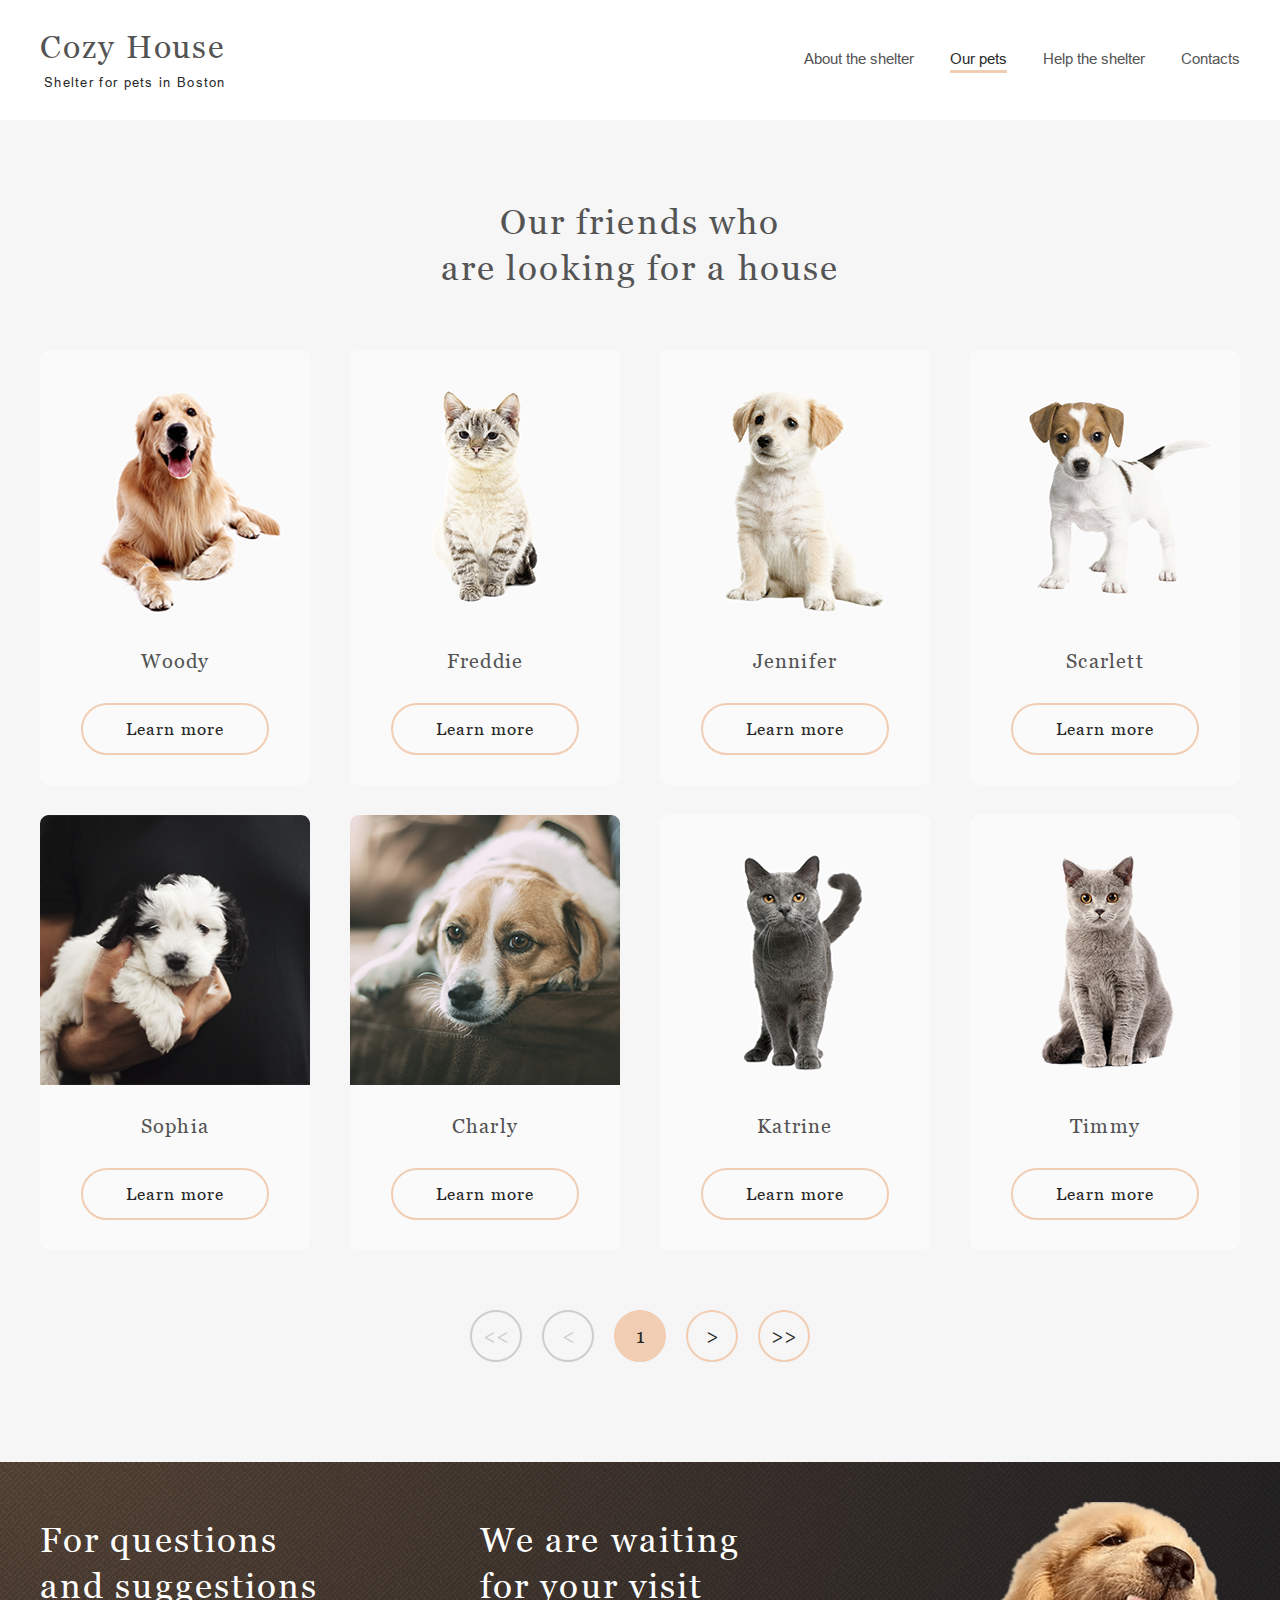
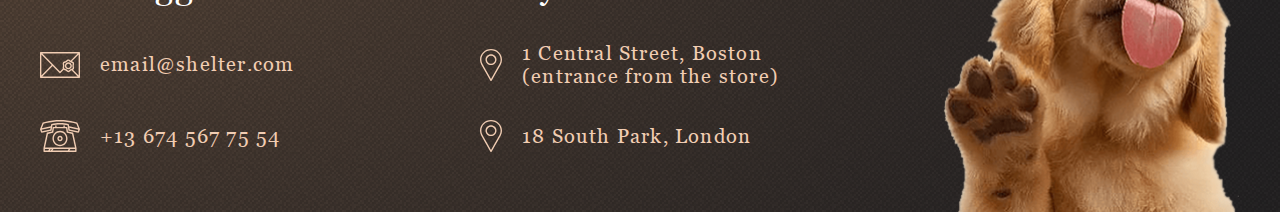
==== commit ae0b1823: "fix: content popup" ====
--- a/shelter/pages/pets/index.html
+++ b/shelter/pages/pets/index.html
@@ -1 +1,111 @@
-<!doctype html><html lang="en"><head><meta charset="UTF-8"><meta http-equiv="X-UA-Compatible" content="IE=edge"><meta name="viewport" content="width=device-width,initial-scale=1"><link rel="icon" href="[data-uri]"><title>Pest</title><link href="../../pages/pets/pets.7fa5eb7f4101a657dbf0.css" rel="stylesheet"></head><body><div class="wrapper"><header class="header"><div class="header__container container"><div class="header__logo logo"><a class="logo__title" href="../main/index.html"><h1>Cozy House</h1></a><p class="logo__text">Shelter for pets in Boston</p></div><nav class="menu__body"><ul class="menu__list"><li class="menu__item"><a class="menu__link" href="../main/index.html">About the shelter</a></li></ul><ul class="menu__list"><li class="menu__item menu__item_active"><a class="menu__link menu__link_active" href="" data-goto=".pets">Our pets</a></li></ul><ul class="menu__list"><li class="menu__item"><a class="menu__link" href="../main/index.html#help">Help the shelter</a></li></ul><ul class="menu__list"><li class="menu__item"><a class="menu__link" href="" data-goto=".footer">Contacts</a></li></ul></nav><button type="button" class="menu__icon icon-menu"><span></span></button></div></header><main class="main"><section class="pets" id="pets"><div class="pets__container container"><h3 class="pets__title page-title">Our friends who<br>are looking for a house</h3><div class="pets__slider slider-pets"><div class="slider-pets__colums"></div></div><div class="pets__navigation navigation"><button class="navigation__button data-disabled last-left">&lt;&lt;</button> <button class="navigation__button data-disabled first-left">&lt;</button> <button class="navigation__button navigation__button_active">1</button> <button class="navigation__button data-active first-right">&GT;</button> <button class="navigation__button data-active last-right">&GT;&GT;</button></div></div></section></main><footer class="footer" id="footer"><div class="footer__container container"><div class="footer__colums"><div class="footer__colum footer-firs"><h2 class="footer-firs__title">For questions and suggestions</h2><a class="footer-firs__link" href="mailto:email@shelter.com"><img src="[data-uri]" alt=""><h4>email@shelter.com</h4></a><a class="footer-firs__link" href="tel:+136745677554"><img src="[data-uri]" alt=""><h4>+13 674 567 75 54</h4></a></div><div class="footer__colum footer-second"><h2 class="footer-second__title">We are waiting for your visit</h2><a class="footer-second__link" target="_blank" href="https://www.google.com/maps/place/1+Central+St,+Boston,+MA+02109,+%D0%A1%D0%A8%D0%90/@42.3585558,-71.056915,17z/data=!3m1!4b1!4m5!3m4!1s0x89e370868bc2ce7b:0x82fa7db94f5fea9e!8m2!3d42.3585519!4d-71.0547263!5m1!1e1?hl=ru-RU"><img src="[data-uri]" alt=""><h4>1 Central Street, Boston (entrance from the store)</h4></a><a class="footer-second__link" target="_blank" href="https://www.google.com/maps/search/18+South+Park,+London/@51.4647831,-0.2502263,12z/data=!3m1!4b1!5m1!1e1?hl=ru-RU"><img src="[data-uri]" alt=""><h4>18 South Park, London</h4></a></div><div class="footer__colum img-footer"><img src="../../img/1ff9857c2cc1fabbb2b1.png" alt=""></div></div></div></footer></div><div id="popup" aria-hidden="true" class="popup"><div class="popup__wrapper"><div class="popup__content"><button data-close type="button" class="popup__close close-popup"><span></span></button><div class="popup__body body-popup"><div class="body-popup__img"><img src="../../img/61c5e75926d2713cc736.png" alt="jennifer"></div><div class="body-popup__content"><h3 class="body-popup__title">Jennifer</h3><h4 class="body-popup__sybtitle">Dog - Labrador</h4><p class="body-popup__text">Jennifer is a sweet 2 months old Labrador that is patiently waiting to find a new forever home. This girl really enjoys being able to go outside to run and play, but won't hesitate to play up a storm in the house if she has all of her favorite toys.</p><ul class="body-popup__list"><li class="body-popup__item"><span>Age:</span><p>2 months</p></li><li class="body-popup__item"><span>Inoculations:</span><p>none</p></li><li class="body-popup__item"><span>Diseases:</span><p>none</p></li><li class="body-popup__item"><span>Parasites:</span><p>none</p></li></ul></div></div></div></div></div><div class="backgroung"></div><script defer="defer" src="../../pages/pets/pets.f1d1aeb709ada6da0313.js"></script></body></html>+<!DOCTYPE html>
+<html lang="en">
+<head>
+    <meta charset="UTF-8">
+    <meta http-equiv="X-UA-Compatible" content="IE=edge">
+    <meta name="viewport" content="width=device-width, initial-scale=1.0">
+    <link rel="icon" href="../../img/34a8245e988a551acd3b.svg">
+    <title>Pest</title>
+<link href="../../pages/pets/pets.css" rel="stylesheet"></head>
+<body>
+    <div class="wrapper">
+        <header class="header">
+            <div class="header__container container">
+                <div class="header__logo logo">
+                    <a class="logo__title" href="../main/index.html"><h1>Cozy House</h1></a>
+                    <p class="logo__text">Shelter for pets in Boston</p>
+                </div>
+                <nav class="menu__body">
+                    <ul  class="menu__list">
+                        <li class="menu__item"><a class="menu__link" href="../main/index.html">About the shelter</a></li>
+                    </ul>
+                    <ul  class="menu__list">
+                        <li class="menu__item menu__item_active"><a class="menu__link menu__link_active" href="" data-goto=".pets">Our pets</a></li>
+                    </ul>
+                    <ul  class="menu__list">
+                        <li class="menu__item"><a class="menu__link" href="../main/index.html#help">Help the shelter</a></li>
+                    </ul>
+                    <ul  class="menu__list">
+                        <li class="menu__item"><a class="menu__link" href="" data-goto=".footer">Contacts</a></li>
+                    </ul>
+                </nav>
+                <button type="button" class="menu__icon icon-menu"><span></span></button>
+            </div>
+        </header>
+        <main class="main">
+            <section class="pets" id="pets">
+                <div class="pets__container container">
+                    <h3 class="pets__title page-title">Our friends who </br>are looking for a house</h3>
+                    <div class="pets__slider slider-pets">
+                        <div class="slider-pets__colums">
+
+                        </div>
+                    </div>
+                    <div class="pets__navigation navigation">
+                        <button class="navigation__button data-disabled last-left">&lt;&lt;</button>
+                        <button class="navigation__button data-disabled first-left">&lt;</button>
+                        <button class="navigation__button navigation__button_active">1</button>
+                        <button class="navigation__button data-active first-right">&GT;</button>
+                        <button class="navigation__button data-active last-right">&GT;&GT;</button>
+                    </div>
+                </div> 
+            </section>
+        </main>
+        <footer class="footer" id="footer">
+            <div class="footer__container container">
+                <div class="footer__colums">
+                    <div class="footer__colum footer-firs">
+                        <h2 class="footer-firs__title">For questions and suggestions</h2>
+                        <a class="footer-firs__link" href="mailto:email@shelter.com" >
+                            <img src="../../img/ed33c30e94f6a2b4e039.svg" alt="">
+                            <h4>email@shelter.com</h4>
+                        </a>
+                        <a class="footer-firs__link" href="tel:+136745677554" >
+                            <img src="../../img/7ccd27521c6ac31851c3.svg" alt="">
+                            <h4>+13 674 567 75 54</h4>
+                        </a>
+                    </div>
+                    <div class="footer__colum footer-second">
+                        <h2 class="footer-second__title">We are waiting for your visit</h2>
+                        <a class="footer-second__link" target="_blank" href="https://www.google.com/maps/place/1+Central+St,+Boston,+MA+02109,+%D0%A1%D0%A8%D0%90/@42.3585558,-71.056915,17z/data=!3m1!4b1!4m5!3m4!1s0x89e370868bc2ce7b:0x82fa7db94f5fea9e!8m2!3d42.3585519!4d-71.0547263!5m1!1e1?hl=ru-RU" >
+                            <img src="../../img/40f188612ed0886f7707.svg" alt="">
+                            <h4>1 Central Street, Boston (entrance from the store)</h4>
+                        </a>
+                        <a class="footer-second__link" target="_blank" href="https://www.google.com/maps/search/18+South+Park,+London/@51.4647831,-0.2502263,12z/data=!3m1!4b1!5m1!1e1?hl=ru-RU" >
+                            <img src="../../img/40f188612ed0886f7707.svg" alt="">
+                            <h4>18 South Park, London</h4>
+                        </a>
+                    </div>
+                    <div class="footer__colum img-footer">
+                        <img src="../../img/1ff9857c2cc1fabbb2b1.png" alt="">
+                    </div>
+                </div>
+            </div>
+        </footer>
+    </div>
+    <div id="popup" aria-hidden="true" class="popup">
+        <div class="popup__wrapper">
+            <div class="popup__content">
+                <button data-close type="button" class="popup__close close-popup"><span></span></button>
+                <div class="popup__body body-popup">
+                    <div class="body-popup__img">
+                        <img src="../../img/61c5e75926d2713cc736.png" alt="jennifer">
+                    </div>
+                    <div class="body-popup__content">
+                        <h3 class="body-popup__title">Jennifer</h3>
+                        <h4 class="body-popup__sybtitle">Dog - Labrador</h4>
+                        <p class="body-popup__text">Jennifer is a sweet 2 months old Labrador that is patiently waiting to find a new forever home. This girl really enjoys being able to go outside to run and play, but won't hesitate to play up a storm in the house if she has all of her favorite toys.</p>
+                        <ul class="body-popup__list">
+                            <li class="body-popup__item"><span>Age: </span><p>2 months</p></li>
+                            <li class="body-popup__item"><span>Inoculations: </span><p>none</p></li>
+                            <li class="body-popup__item"><span>Diseases: </span><p>none</p></li>
+                            <li class="body-popup__item"><span>Parasites: </span><p>none</p></li>
+                        </ul>
+                    </div>
+                </div>
+            </div>
+        </div>
+    </div>
+    <div class="backgroung"></div>
+<script defer src="../../pages/pets/pets.js"></script></body>
+</html>--- a/shelter/pages/pets/pets.css
+++ b/shelter/pages/pets/pets.css
@@ -0,0 +1,1236 @@
+/*!******************************************************************************************************************************************************************!*\
+  !*** css ./node_modules/css-loader/dist/cjs.js!./node_modules/postcss-loader/dist/cjs.js!./node_modules/sass-loader/dist/cjs.js!./src/pages/pets/sass/pets.scss ***!
+  \******************************************************************************************************************************************************************/
+/*! normalize.css v8.0.1 | MIT License | github.com/necolas/normalize.css */
+/* Document
+   ========================================================================== */
+/**
+ * 1. Correct the line height in all browsers.
+ * 2. Prevent adjustments of font size after orientation changes in iOS.
+ */
+html {
+  line-height: 1.15;
+  /* 1 */
+  -webkit-text-size-adjust: 100%;
+  /* 2 */
+}
+
+/* Sections
+========================================================================== */
+ul {
+  display: block;
+  list-style-type: disc;
+  margin-block-start: 0px;
+  margin-block-end: 0px;
+  margin-inline-start: 0px;
+  margin-inline-end: 0px;
+  padding-inline-start: 0px;
+}
+
+p {
+  display: block;
+  margin-block-start: 0;
+  margin-block-end: 0;
+  margin-inline-start: 0px;
+  margin-inline-end: 0px;
+}
+
+/**
+ * Remove the margin in all browsers.
+ */
+body {
+  margin: 0;
+}
+
+/**
+ * Render the `main` element consistently in IE.
+ */
+main {
+  display: block;
+}
+
+/**
+ * Correct the font size and margin on `h1` elements within `section` and
+ * `article` contexts in Chrome, Firefox, and Safari.
+ */
+h1, h2, h3, h4, h5, h6 {
+  font-size: 0px;
+  margin: 0 0;
+}
+
+/* Grouping content
+========================================================================== */
+/**
+ * 1. Add the correct box sizing in Firefox.
+ * 2. Show the overflow in Edge and IE.
+ */
+hr {
+  box-sizing: content-box;
+  /* 1 */
+  height: 0;
+  /* 1 */
+  overflow: visible;
+  /* 2 */
+}
+
+/**
+ * 1. Correct the inheritance and scaling of font size in all browsers.
+ * 2. Correct the odd `em` font sizing in all browsers.
+ */
+pre {
+  font-family: monospace, monospace;
+  /* 1 */
+  font-size: 1em;
+  /* 2 */
+}
+
+/* Text-level semantics
+========================================================================== */
+/**
+ * Remove the gray background on active links in IE 10.
+ */
+a {
+  background-color: transparent;
+}
+
+/**
+ * 1. Remove the bottom border in Chrome 57-
+ * 2. Add the correct text decoration in Chrome, Edge, IE, Opera, and Safari.
+ */
+abbr[title] {
+  border-bottom: none;
+  /* 1 */
+  text-decoration: underline;
+  /* 2 */
+  text-decoration: underline dotted;
+  /* 2 */
+}
+
+/**
+ * Add the correct font weight in Chrome, Edge, and Safari.
+ */
+b,
+strong {
+  font-weight: bolder;
+}
+
+/**
+ * 1. Correct the inheritance and scaling of font size in all browsers.
+ * 2. Correct the odd `em` font sizing in all browsers.
+ */
+code,
+kbd,
+samp {
+  font-family: monospace, monospace;
+  /* 1 */
+  font-size: 1em;
+  /* 2 */
+}
+
+/**
+ * Add the correct font size in all browsers.
+ */
+small {
+  font-size: 80%;
+}
+
+/**
+ * Prevent `sub` and `sup` elements from affecting the line height in
+ * all browsers.
+ */
+sub,
+sup {
+  font-size: 75%;
+  line-height: 0;
+  position: relative;
+  vertical-align: baseline;
+}
+
+sub {
+  bottom: -0.25em;
+}
+
+sup {
+  top: -0.5em;
+}
+
+/* Embedded content
+========================================================================== */
+/**
+ * Remove the border on images inside links in IE 10.
+ */
+img {
+  border-style: none;
+}
+
+/* Forms
+========================================================================== */
+/**
+ * 1. Change the font styles in all browsers.
+ * 2. Remove the margin in Firefox and Safari.
+ */
+button,
+input,
+optgroup,
+select,
+textarea {
+  font-family: inherit;
+  /* 1 */
+  font-size: 100%;
+  /* 1 */
+  line-height: 1.15;
+  /* 1 */
+  margin: 0;
+  /* 2 */
+}
+
+button {
+  cursor: pointer;
+  color: inherit;
+  background-color: inherit;
+}
+
+/**
+ * Show the overflow in IE.
+ * 1. Show the overflow in Edge.
+ */
+button,
+input {
+  /* 1 */
+  overflow: visible;
+}
+
+/**
+ * Remove the inheritance of text transform in Edge, Firefox, and IE.
+ * 1. Remove the inheritance of text transform in Firefox.
+ */
+button,
+select {
+  /* 1 */
+  text-transform: none;
+  border: 0;
+}
+
+/**
+ * Correct the inability to style clickable types in iOS and Safari.
+ */
+button,
+[type=button],
+[type=reset],
+[type=submit] {
+  -webkit-appearance: button;
+}
+
+/**
+ * Remove the inner border and padding in Firefox.
+ */
+button::-moz-focus-inner,
+[type=button]::-moz-focus-inner,
+[type=reset]::-moz-focus-inner,
+[type=submit]::-moz-focus-inner {
+  border-style: none;
+  padding: 0;
+}
+
+/**
+ * Restore the focus styles unset by the previous rule.
+ */
+button:-moz-focusring,
+[type=button]:-moz-focusring,
+[type=reset]:-moz-focusring,
+[type=submit]:-moz-focusring {
+  outline: 1px dotted ButtonText;
+}
+
+/**
+ * Correct the padding in Firefox.
+ */
+fieldset {
+  padding: 0.35em 0.75em 0.625em;
+}
+
+/**
+ * 1. Correct the text wrapping in Edge and IE.
+ * 2. Correct the color inheritance from `fieldset` elements in IE.
+ * 3. Remove the padding so developers are not caught out when they zero out
+ *    `fieldset` elements in all browsers.
+ */
+legend {
+  box-sizing: border-box;
+  /* 1 */
+  color: inherit;
+  /* 2 */
+  display: table;
+  /* 1 */
+  max-width: 100%;
+  /* 1 */
+  padding: 0;
+  /* 3 */
+  white-space: normal;
+  /* 1 */
+}
+
+/**
+ * Add the correct vertical alignment in Chrome, Firefox, and Opera.
+ */
+progress {
+  vertical-align: baseline;
+}
+
+/**
+ * Remove the default vertical scrollbar in IE 10+.
+ */
+textarea {
+  overflow: auto;
+}
+
+/**
+ * 1. Add the correct box sizing in IE 10.
+ * 2. Remove the padding in IE 10.
+ */
+[type=checkbox],
+[type=radio] {
+  box-sizing: border-box;
+  /* 1 */
+  padding: 0;
+  /* 2 */
+}
+
+/**
+ * Correct the cursor style of increment and decrement buttons in Chrome.
+ */
+[type=number]::-webkit-inner-spin-button,
+[type=number]::-webkit-outer-spin-button {
+  height: auto;
+}
+
+/**
+ * 1. Correct the odd appearance in Chrome and Safari.
+ * 2. Correct the outline style in Safari.
+ */
+[type=search] {
+  -webkit-appearance: textfield;
+  /* 1 */
+  outline-offset: -2px;
+  /* 2 */
+}
+
+/**
+ * Remove the inner padding in Chrome and Safari on macOS.
+ */
+[type=search]::-webkit-search-decoration {
+  -webkit-appearance: none;
+}
+
+/**
+ * 1. Correct the inability to style clickable types in iOS and Safari.
+ * 2. Change font properties to `inherit` in Safari.
+ */
+::-webkit-file-upload-button {
+  -webkit-appearance: button;
+  /* 1 */
+  font: inherit;
+  /* 2 */
+}
+
+/* Interactive
+========================================================================== */
+/*
+ * Add the correct display in Edge, IE 10+, and Firefox.
+ */
+details {
+  display: block;
+}
+
+/*
+ * Add the correct display in all browsers.
+ */
+summary {
+  display: list-item;
+}
+
+/* Misc
+========================================================================== */
+/**
+ * Add the correct display in IE 10+.
+ */
+template {
+  display: none;
+}
+
+/**
+ * Add the correct display in IE 10.
+ */
+[hidden] {
+  display: none;
+}
+
+@font-face {
+  font-family: "Arial";
+  src: local("Arial Regular"), local("Arial-Regular"), url(../../fonts/2f06d009f5f28857ce09.woff2) format("woff2"), url(../../fonts/e4af816a9a4fe4df98eb.woff) format("woff"), url(../../fonts/5afb1f7c7464ace62524.ttf) format("truetype");
+  font-weight: 400;
+  font-style: normal;
+}
+@font-face {
+  font-family: "Arial";
+  src: local("Arial Italic"), local("Arial-Italic"), url(../../fonts/fc505c00e9ae9823e54a.woff2) format("woff2"), url(../../fonts/b71749c3626e0acac72b.woff) format("woff"), url(../../fonts/d7b1c16f408c9ffcf01d.ttf) format("truetype");
+  font-weight: normal;
+  font-style: italic;
+}
+@font-face {
+  font-family: "Georgia";
+  src: local("Georgia Regular"), local("Georgia-Regular"), url(../../fonts/3c750001db0a6c17eb0a.woff2) format("woff2"), url(../../fonts/4fa6bec13ea201f703e2.woff) format("woff"), url(../../fonts/ded2a9c8c07345446ad5.ttf) format("truetype");
+  font-weight: 400;
+  font-style: normal;
+}
+@font-face {
+  font-family: "Georgia";
+  src: local("Georgia Italic"), local("Georgia-Italic"), url(../../fonts/bb22f0b6927ca6c386e9.woff2) format("woff2"), url(../../fonts/fee026271435620d9c7c.woff) format("woff"), url(../../fonts/123ecf3294092cc52ce7.ttf) format("truetype");
+  font-weight: normal;
+  font-style: italic;
+}
+@font-face {
+  font-family: "Georgia";
+  src: local("Georgia Bold"), local("Georgia-Bold"), url(../../fonts/3fc24d368e768700b0a5.woff2) format("woff2"), url(../../fonts/c6fe2d5538b8df715e24.woff) format("woff"), url(../../fonts/86db03e716019226d790.ttf) format("truetype");
+  font-weight: 700;
+  font-style: normal;
+}
+.popup {
+  position: fixed;
+  z-index: 100;
+  width: 100%;
+  height: 100%;
+  background-color: rgba(41, 41, 41, 0.6);
+  top: 0;
+  left: 0;
+  opacity: 0;
+  visibility: hidden;
+  transition: all ease 0.3s;
+  cursor: pointer;
+}
+.popup.open {
+  opacity: 1;
+  visibility: visible;
+}
+.popup.open:hover .popup__close {
+  background-color: #FDDCC4;
+}
+.popup__wrapper {
+  min-height: 100%;
+  display: flex;
+  align-items: center;
+  justify-content: center;
+  padding: 30px 68px;
+}
+@media (max-width: 767.98px) {
+  .popup__wrapper {
+    padding: 30px 40px;
+  }
+}
+.popup__content {
+  cursor: default;
+  background-color: #FAFAFA;
+  max-width: 900px;
+  border-radius: 9px;
+  position: relative;
+  transition: all 0.3s ease;
+  opacity: 0;
+  transform: translate(0px, -100%);
+}
+.popup__content.open {
+  transform: translate(0px, 0px);
+  opacity: 1;
+}
+.popup__content.open:hover .popup__close {
+  background: rgba(41, 41, 41, 0);
+}
+.popup__content.open:hover .popup__close:hover {
+  background-color: #FDDCC4;
+}
+@media (max-width: 767.98px) {
+  .popup__content {
+    max-width: 240px;
+  }
+}
+.popup__close {
+  border: 2px solid #F1CDB3;
+  border-radius: 100px;
+  position: absolute;
+  right: -42px;
+  top: -51px;
+  width: 5.2rem;
+  height: 5.2rem;
+  background: rgba(41, 41, 41, 0);
+  transition: all linear 0.2s;
+  cursor: pointer;
+}
+.popup__close span, .popup__close::before {
+  background-color: #292929;
+  width: 1.5rem;
+  height: 2px;
+  content: "";
+  position: absolute;
+  right: 36%;
+}
+.popup__close::before {
+  top: 50%;
+  transform: rotate(-45deg);
+}
+.popup__close span {
+  top: 50%;
+  transform: rotate(45deg);
+}
+@media (max-width: 767.98px) {
+  .popup__close {
+    right: -30px;
+    top: -52px;
+  }
+}
+.popup__body {
+  display: flex;
+  justify-content: space-between;
+  align-items: center;
+}
+@media (max-width: 767.98px) {
+  .popup__body {
+    display: inline;
+  }
+}
+
+.body-popup__img {
+  flex: 0 0 55.5%;
+}
+.body-popup__img img {
+  vertical-align: top;
+  width: 100%;
+  border-radius: 9px 0px 0px 9px;
+}
+@media (max-width: 767.98px) {
+  .body-popup__img {
+    display: none;
+  }
+}
+.body-popup__content {
+  flex: 0 1 41%;
+  margin: 0px 15px 43px 30px;
+}
+@media (max-width: 991.98px) {
+  .body-popup__content {
+    margin: 10px 10px 37px 9px;
+  }
+}
+@media (max-width: 767.98px) {
+  .body-popup__content {
+    margin: 10px 10px 10px 10px;
+  }
+}
+.body-popup__title {
+  font-size: 3.5rem;
+  line-height: 130%;
+  letter-spacing: 0.06em;
+  margin: 0px 0px 10px 0px;
+  color: black;
+}
+@media (max-width: 767.98px) {
+  .body-popup__title {
+    text-align: center;
+  }
+}
+.body-popup__sybtitle {
+  font-size: 2rem;
+  line-height: 115%;
+  letter-spacing: 0.06em;
+  margin: 0px 0px 40px 0px;
+  color: black;
+}
+@media (max-width: 991.98px) {
+  .body-popup__sybtitle {
+    margin: 0px 0px 20px 0px;
+  }
+}
+@media (max-width: 767.98px) {
+  .body-popup__sybtitle {
+    text-align: center;
+  }
+}
+.body-popup__text {
+  font-size: 1.5rem;
+  line-height: 110%;
+  letter-spacing: 0.06em;
+  margin: 0px 0px 40px 0px;
+  padding: 0 5px 0 0;
+  color: black;
+}
+@media (max-width: 991.98px) {
+  .body-popup__text {
+    margin: 0px 0px 20px 0px;
+    font-size: 1.3rem;
+    padding: 0px;
+  }
+}
+@media (max-width: 767.98px) {
+  .body-popup__text {
+    text-align: justify;
+    margin: 0px 0px 24px 0px;
+    padding: 0px;
+  }
+}
+.body-popup__list {
+  padding: 0px 0px 0px 15px;
+  font-size: 1.5rem;
+  line-height: 110%;
+  letter-spacing: 0.06em;
+  color: black;
+}
+.body-popup__item {
+  font-weight: 400;
+  margin: 0px 0px 10px 0px;
+}
+.body-popup__item span {
+  font-weight: 700;
+}
+.body-popup__item p {
+  display: inline;
+}
+.body-popup__item:last-child {
+  margin: 0px 0px 0px 0px;
+}
+@media (max-width: 991.98px) {
+  .body-popup__item {
+    margin: 0px 0px 6px 0px;
+  }
+}
+.body-popup__item::marker {
+  color: #F1CDB3;
+}
+
+.backgroung {
+  position: fixed;
+  z-index: 10;
+  width: 100%;
+  height: 100%;
+  background-color: rgba(41, 41, 41, 0.6);
+  top: 0;
+  left: 0;
+  opacity: 0;
+  visibility: hidden;
+  transition: all ease 0.3s;
+}
+.backgroung.open {
+  opacity: 1;
+  visibility: visible;
+}
+
+html {
+  font-size: 10px;
+  scroll-behavior: smooth;
+}
+
+body {
+  font-size: 1.6rem;
+  font-family: "Georgia";
+}
+
+h1 {
+  font-style: normal;
+  font-weight: 400;
+  font-size: 3.2rem;
+  line-height: 110%;
+  /* or 35px */
+  letter-spacing: 0.06em;
+}
+
+h2 {
+  font-style: normal;
+  font-weight: 400;
+  font-size: 4.4rem;
+  line-height: 130%;
+  /* or 57px */
+}
+
+h3 {
+  font-style: normal;
+  font-weight: 400;
+  font-size: 3.5rem;
+  line-height: 130%;
+  /* or 45px */
+  letter-spacing: 0.06em;
+}
+
+h4 {
+  font-style: normal;
+  font-weight: 400;
+  font-size: 2rem;
+  line-height: 115%;
+  /* or 23px */
+  letter-spacing: 0.06em;
+}
+
+.p {
+  font-family: "Arial";
+  font-style: normal;
+  font-weight: 400;
+  font-size: 1.5rem;
+  line-height: 160%;
+  /* or 24px */
+}
+
+.wrapper {
+  min-height: 100%;
+  display: flex;
+  flex-direction: column;
+  overflow: hidden;
+}
+
+.container {
+  max-width: 1200px;
+  padding: 0px 40px;
+  margin: 0 auto;
+}
+@media (max-width: 991.98px) {
+  .container {
+    padding: 0px 30px;
+  }
+}
+@media (max-width: 767.98px) {
+  .container {
+    padding: 0px 10px;
+  }
+}
+
+body._lock {
+  overflow: hidden;
+}
+
+.header {
+  position: fixed;
+  width: 100%;
+  top: 0;
+  left: 0;
+  z-index: 50;
+  background-color: #FFFFFF;
+  padding: 30px 0;
+  transition: background-color 0.2 linear;
+}
+.header._delete {
+  background-color: rgba(41, 41, 41, 0.01);
+}
+.header__container {
+  display: flex;
+  min-height: 60px;
+  align-items: center;
+  justify-content: space-between;
+}
+@media (max-width: 767.98px) {
+  .header__logo._active {
+    position: fixed;
+    top: 0;
+    right: -100%;
+    z-index: 55;
+    transition: padding-right 0.29s linear 0s;
+  }
+}
+@media (max-width: 767.98px) {
+  .header__logo._active {
+    right: 0%;
+    padding-right: 126px;
+    padding-top: 30px;
+  }
+}
+
+.logo__title {
+  color: #545454;
+  text-decoration: none;
+}
+.logo__title h1 {
+  margin: 0px 0px 10px 0px;
+}
+.logo__text {
+  padding: 0px 0px 0px 4px;
+  font-family: "Arial";
+  font-weight: 400;
+  font-size: 1.3rem;
+  line-height: 1.5rem;
+  letter-spacing: 0.1em;
+  color: #292929;
+}
+
+.menu__body {
+  display: flex;
+}
+@media (max-width: 767.98px) {
+  .menu__body {
+    position: fixed;
+    z-index: 1;
+    top: 0;
+    right: -100%;
+    width: 320px;
+    height: 100%;
+    background-color: #fff;
+    padding: 250px 0;
+    transition: right 0.3s ease 0s;
+    overflow: auto;
+    display: block;
+    text-align: center;
+  }
+}
+.menu__list {
+  list-style-type: none;
+}
+.menu__item {
+  margin: 0px 0px 3px 36px;
+  transition: all linear 0.2s;
+}
+@media (max-width: 767.98px) {
+  .menu__item {
+    margin: 0px 0px 40px 0px;
+  }
+}
+.menu__link {
+  font-family: "Arial";
+  font-style: normal;
+  font-weight: 400;
+  font-size: 1.5rem;
+  line-height: 160%;
+  text-decoration: none;
+  color: #545454;
+  padding: 0px 0px 3px 0px;
+  transition: color linear 0.2s;
+}
+.menu__link_active {
+  border-bottom: 3px solid #F1CDB3;
+  color: #292929;
+}
+@media (max-width: 767.98px) {
+  .menu__link {
+    font-size: 3.2rem;
+    line-height: 160%;
+  }
+}
+.menu__link:hover {
+  color: #292929;
+}
+@media (max-width: 767.98px) {
+  ._active {
+    right: 0;
+  }
+}
+
+.icon-menu {
+  display: none;
+}
+@media (max-width: 767.98px) {
+  .icon-menu {
+    margin: 0px 52px 0px 0px;
+    display: block;
+    position: fixed;
+    top: 48px;
+    right: 0;
+    width: 3.1rem;
+    height: 2.2rem;
+    cursor: pointer;
+    z-index: 5;
+    transition: all 0.3s ease 0s;
+  }
+  .icon-menu span, .icon-menu::before, .icon-menu::after {
+    content: "";
+    right: 0;
+    position: absolute;
+    width: 100%;
+    height: 2px;
+    background-color: black;
+  }
+  .icon-menu::before {
+    top: -0.5px;
+  }
+  .icon-menu::after {
+    bottom: -2px;
+  }
+  .icon-menu span {
+    top: 50%;
+  }
+  .icon-menu._active {
+    transform: rotate(90deg);
+  }
+}
+
+.page-title {
+  color: #545454;
+  font-size: 3.5rem;
+  line-height: 130%;
+  letter-spacing: 0.06em;
+}
+
+.pets {
+  background: #F6F6F6;
+}
+.pets__container {
+  padding: 200px 0px 100px 0px;
+  height: 1162px;
+}
+@media (max-width: 991.98px) {
+  .pets__container {
+    padding: 200px 0px 77px 0px;
+    height: 1576px;
+  }
+}
+@media (max-width: 767.98px) {
+  .pets__container {
+    padding: 162px 0px 44px 0px;
+    height: 1563px;
+  }
+}
+.pets__title {
+  max-width: 400px;
+  text-align: center;
+  margin: 0px auto 44px;
+}
+@media (max-width: 991.98px) {
+  .pets__title {
+    margin: 0px auto 15px;
+  }
+}
+@media (max-width: 767.98px) {
+  .pets__title {
+    margin: 0px auto 26px;
+  }
+}
+@media (max-width: 479.98px) {
+  .pets__title {
+    font-size: 2.5rem;
+  }
+}
+.slider-pets {
+  margin: 0px -20px 0px -20px;
+}
+.slider-pets__colums {
+  display: flex;
+  flex-wrap: wrap;
+  align-items: center;
+  justify-content: center;
+  padding: 0px 0px 45px 0px;
+}
+@media (max-width: 991.98px) {
+  .slider-pets__colums {
+    padding: 0px 0px 23px 0px;
+  }
+}
+@media (max-width: 767.98px) {
+  .slider-pets__colums {
+    padding: 0px 0px 25px 0px;
+  }
+}
+@media (max-width: 991.98px) {
+  .slider-pets {
+    margin: 0 55px 0;
+  }
+}
+.slider-pets__colum {
+  margin: 15px 20px;
+  flex: 0 0 270px;
+  background: #FAFAFA;
+  display: flex;
+  flex-direction: column;
+  align-items: center;
+  border-radius: 9px;
+  transition: all linear 0.2s;
+  animation: popup-opacity 1s;
+  cursor: pointer;
+}
+@keyframes popup-opacity {
+  from {
+    opacity: 0.3;
+  }
+  to {
+    opacity: 1;
+  }
+}
+@media (max-width: 767.98px) {
+  .slider-pets__colum {
+    margin: 15px 70px;
+  }
+}
+@media (max-width: 479.98px) {
+  .slider-pets__colum {
+    margin: 15px 20px;
+  }
+}
+.slider-pets__colum:hover {
+  box-shadow: 0px 2px 35px 14px rgba(13, 13, 13, 0.04);
+  background: #FFFFFF;
+}
+.slider-pets__colum:hover .colum__btn {
+  border: 2px solid #F1CDB3;
+  background: #F1CDB3;
+}
+.slider-pets__colum:hover .colum__btn:hover {
+  border: 2px solid #FDDCC4;
+  background: #FDDCC4;
+}
+
+.colum__img {
+  margin: 0px 0px 30px 0px;
+}
+.colum__img img {
+  vertical-align: top;
+  max-width: 100%;
+}
+.colum__title {
+  font-size: 2rem;
+  line-height: 2.3rem;
+  letter-spacing: 0.06em;
+  margin: 0px 0px 30px 0px;
+  color: #545454;
+}
+.colum__btn {
+  display: flex;
+  align-items: center;
+  justify-content: center;
+  min-height: 52px;
+  border: 2px solid #F1CDB3;
+  box-sizing: border-box;
+  padding: 0px 43px;
+  font-weight: 400;
+  font-size: 1.7rem;
+  line-height: 130%;
+  letter-spacing: 0.06em;
+  color: #292929;
+  border-radius: 100px;
+  margin: 0px 0px 30px 0px;
+  transition: all linear 0.2s;
+}
+
+.pets__navigation {
+  display: flex;
+  justify-content: center;
+}
+
+.navigation {
+  text-align: center;
+}
+.navigation__button {
+  width: 52px;
+  min-height: 52px;
+  border: 2px solid #F1CDB3;
+  box-sizing: border-box;
+  border-radius: 100px;
+  transition: all linear 0.2s;
+  margin: 0px 10px;
+  font-weight: 500;
+  font-size: 2rem;
+  line-height: 115%;
+  color: #292929;
+  transition: all linear 0.2s;
+}
+.navigation__button_active {
+  cursor: default;
+  background-color: #F1CDB3;
+}
+@media (max-width: 479.98px) {
+  .navigation__button {
+    margin: 0px 5px;
+  }
+}
+
+.data-disabled {
+  color: #CDCDCD;
+  border: 2px solid #CDCDCD;
+  cursor: default;
+}
+
+.data-active:hover {
+  background: #F1CDB3;
+}
+.data-active:active {
+  transform: scale(0.9);
+}
+
+@media (max-width: 1279.98px) {
+  .slider-pets__colum:nth-child(7) {
+    display: none;
+  }
+
+  .slider-pets__colum:nth-child(8) {
+    display: none;
+  }
+}
+@media (max-width: 767.98px) {
+  .slider-pets__colum:nth-child(6) {
+    display: none;
+  }
+
+  .slider-pets__colum:nth-child(5) {
+    display: none;
+  }
+
+  .slider-pets__colum:nth-child(4) {
+    display: none;
+  }
+}
+.footer {
+  background: url(../../img/e39085ad3889bd9f99c7.png), radial-gradient(100% 215.42% at 0% 0%, #5B483A 0%, #262425 100%), #211F20;
+}
+.footer__colums {
+  padding: 40px 0px 0px 0px;
+  display: flex;
+  justify-content: space-between;
+}
+@media (max-width: 991.98px) {
+  .footer__colums {
+    padding: 30px 0px 0px 0px;
+    flex-wrap: wrap;
+    justify-content: center;
+    margin: 0px -8px;
+  }
+}
+.footer__colum {
+  margin: 16px 0px 0px 0px;
+  display: flex;
+  flex-direction: column;
+  justify-content: space-between;
+  width: 300px;
+}
+.footer__colum:last-child {
+  margin: 0px 20px 0px 0px;
+}
+@media (max-width: 991.98px) {
+  .footer__colum {
+    padding: 0px 20px 65px;
+    margin: 0px 0px 0px 0px;
+  }
+  .footer__colum:last-child {
+    padding: 0px 0px 0px 0px;
+  }
+}
+@media (max-width: 767.98px) {
+  .footer__colum {
+    padding: 0px 0px 40px 0px;
+  }
+  .footer__colum:last-child {
+    margin: 0px 0px 0px 0px;
+  }
+}
+
+.footer-firs {
+  height: 234px;
+}
+.footer-firs__title {
+  font-size: 3.5rem;
+  line-height: 130%;
+  letter-spacing: 0.06em;
+  color: #FFFFFF;
+}
+@media (max-width: 767.98px) {
+  .footer-firs__title {
+    font-size: calc(2.5rem + 1 * (100vw - 32rem) / 44.8);
+  }
+}
+@media (max-width: 479.98px) {
+  .footer-firs__title {
+    text-align: center;
+    margin: 0px 15px;
+  }
+}
+@media (max-width: 479.98px) {
+  .footer-firs {
+    height: 208px;
+  }
+}
+.footer-firs__link {
+  display: flex;
+  align-items: center;
+  font-size: 2rem;
+  line-height: 115%;
+  letter-spacing: 0.06em;
+  color: #F1CDB3;
+  text-decoration: none;
+}
+.footer-firs__link img {
+  padding: 0px 20px 0px 0px;
+}
+.footer-firs__link:hover {
+  text-decoration: underline;
+}
+@media (max-width: 479.98px) {
+  .footer-firs__link {
+    margin: 38px 0px 0;
+  }
+}
+@media (max-width: 479.98px) {
+  .footer-firs {
+    display: flex;
+    flex-direction: column;
+    align-items: center;
+  }
+}
+
+.footer-second {
+  height: 234px;
+}
+.footer-second__title {
+  font-size: 3.5rem;
+  line-height: 130%;
+  /* or 45px */
+  letter-spacing: 0.06em;
+  color: #FFFFFF;
+}
+@media (max-width: 767.98px) {
+  .footer-second__title {
+    font-size: calc(2.5rem + 1 * (100vw - 32rem) / 44.8);
+  }
+}
+@media (max-width: 479.98px) {
+  .footer-second__title {
+    text-align: center;
+    margin: 0px 15px;
+  }
+}
+@media (max-width: 479.98px) {
+  .footer-second {
+    height: 208px;
+  }
+}
+.footer-second__link {
+  display: flex;
+  align-items: center;
+  font-size: 2rem;
+  line-height: 115%;
+  letter-spacing: 0.06em;
+  color: #F1CDB3;
+  text-decoration: none;
+}
+.footer-second__link img {
+  padding: 0px 20px 0px 0px;
+}
+.footer-second__link:hover {
+  text-decoration: underline;
+}
+@media (max-width: 479.98px) {
+  .footer-second__link {
+    margin: 38px 0px 0;
+  }
+}
+
+.img-footer {
+  max-height: 310px;
+}
+.img-footer img {
+  padding: 0px 0px 0px 20px;
+  width: 100%;
+  vertical-align: top;
+}
+@media (max-width: 991.98px) {
+  .img-footer img {
+    padding: 0px 0px 0px 10px;
+  }
+}
+@media (max-width: 479.98px) {
+  .img-footer img {
+    padding: 13px 0px 0px 0px;
+  }
+}
+@media (max-width: 479.98px) {
+  .img-footer {
+    width: 260px;
+  }
+}
